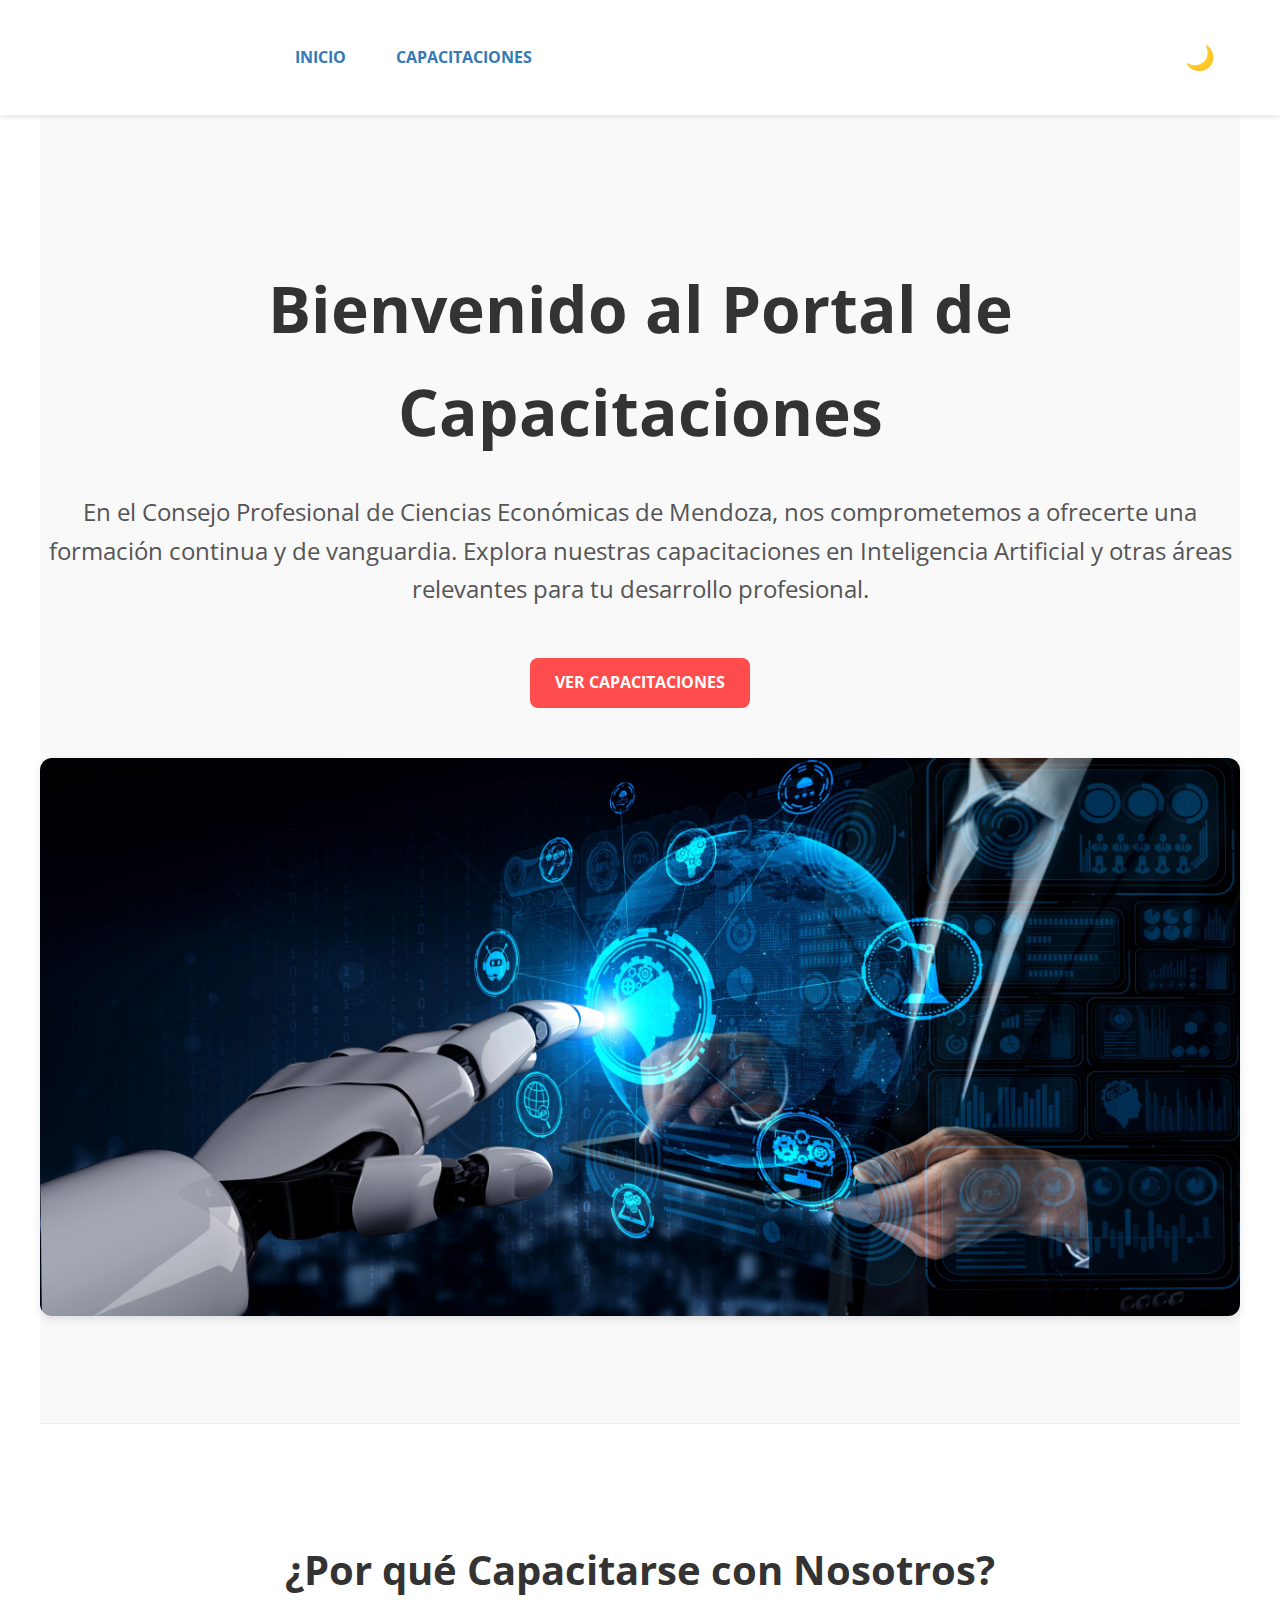
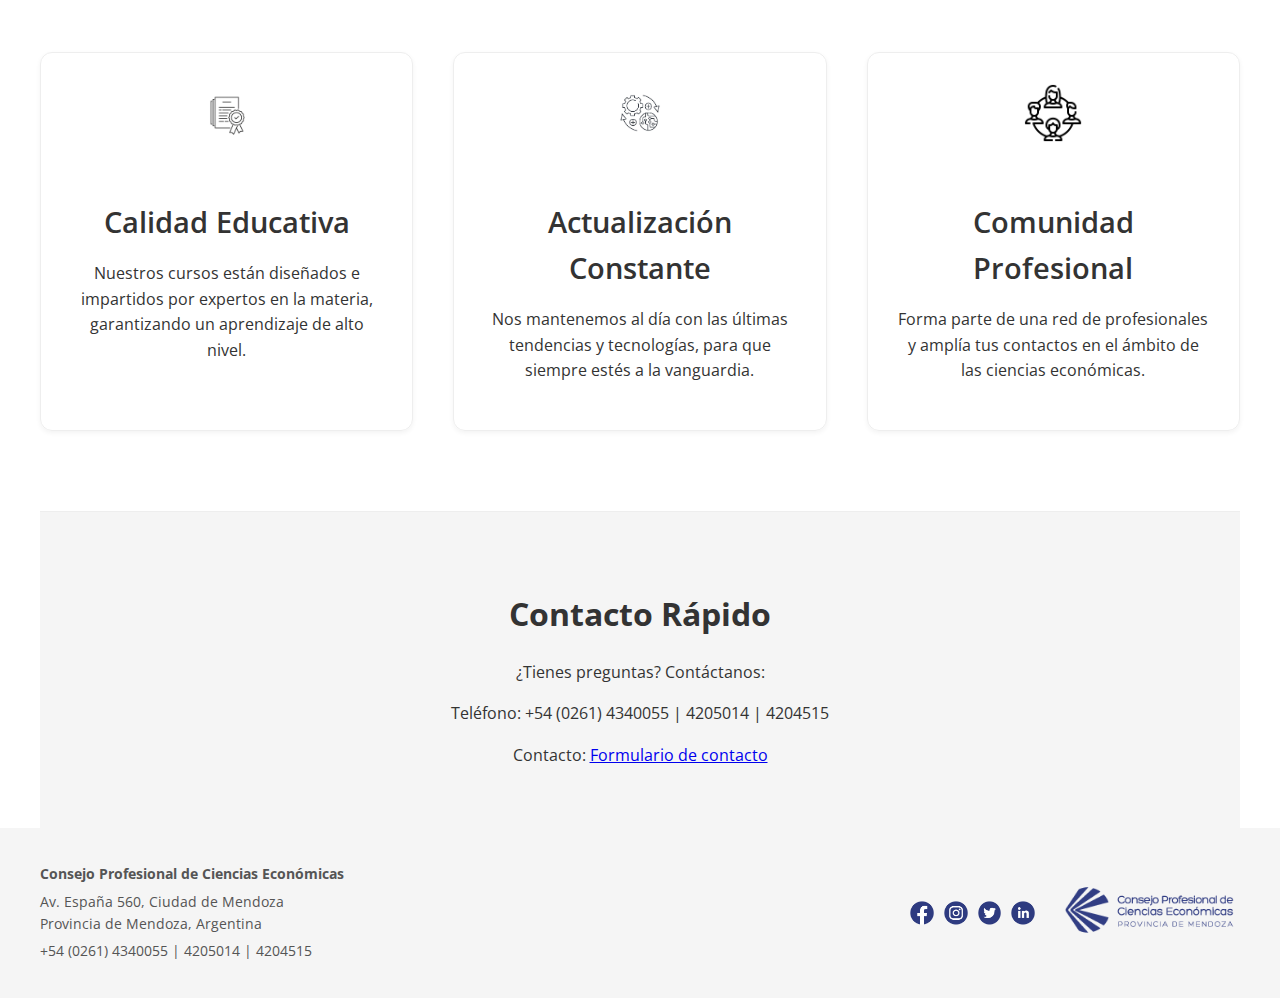
==== index.html @ 4c373239 "prueba modo oscuro" ====
<!DOCTYPE html>
<html lang="es">
<head>
    <meta charset="UTF-8">
    <meta name="viewport" content="width=device-width, initial-scale=1.0">
    <title>Consejo Profesional de Ciencias Económicas - Mendoza</title>
    <link rel="stylesheet" href="styles.css">
    <link rel="icon" href="favicon_io/favicon-16x16.png" type="image/x-icon">
    <link href="https://fonts.googleapis.com/css2?family=Open+Sans:wght@400;600;700&display=swap" rel="stylesheet">
</head>
<body>
    <header>
        <div class="container">
            <div class="logo">
                <img src="favicon_io/logotransp.png" alt="CPCE Logo" class="header-logo">
            </div>
            <nav>
                <ul>
                    <li><a href="index.html">Inicio</a></li>
                    <li><a href="capacitaciones.html">Capacitaciones</a></li>
                </ul>
            </nav>
            <div class="dark-mode-toggle">
                <button id="darkModeToggle">
                    <span id="toggleIcon">&#x1F319;</span>
                </button>
            </div>
        </div>
    </header>

    <main class="container">
        <section class="hero">
            <h1>Bienvenido al Portal de Capacitaciones</h1>
            <p>En el Consejo Profesional de Ciencias Económicas de Mendoza, nos comprometemos a ofrecerte una formación continua y de vanguardia. Explora nuestras capacitaciones en Inteligencia Artificial y otras áreas relevantes para tu desarrollo profesional.</p>
            <a href="capacitaciones.html" class="btn">Ver Capacitaciones</a>
            <img src="img/IA_bienvenida.png" alt="Imagen de bienvenida" class="hero-image">
        </section>

        <section class="info">
            <h2>¿Por qué Capacitarse con Nosotros?</h2>
            <div class="info-grid">
                <article class="info-item">
                    <img src="img/calidad-educativa.webp" alt="Icono Calidad" class="info-icon">
                    <h3>Calidad Educativa</h3>
                    <p>Nuestros cursos están diseñados e impartidos por expertos en la materia, garantizando un aprendizaje de alto nivel.</p>
                </article>
                <article class="info-item">
                    <img src="img/icono_actualizacion.jpg" alt="Icono Actualización" class="info-icon">
                    <h3>Actualización Constante</h3>
                    <p>Nos mantenemos al día con las últimas tendencias y tecnologías, para que siempre estés a la vanguardia.</p>
                </article>
                <article class="info-item">
                    <img src="img/icono_comunidad1.png" alt="Icono Comunidad" class="info-icon">
                    <h3>Comunidad Profesional</h3>
                    <p>Forma parte de una red de profesionales y amplía tus contactos en el ámbito de las ciencias económicas.</p>
                </article>
            </div>
        </section>

        <section class="contacto-rapido">
            <h2>Contacto Rápido</h2>
            <p>¿Tienes preguntas? Contáctanos:</p>
            <p>Teléfono: +54 (0261) 4340055 | 4205014 | 4204515</p>
            <p>Contacto: <a href="https://cpcemza.org.ar/contacto.php">Formulario de contacto</a></p>
        </section>
    </main>

    <footer>
      <div class="container">
            <div class="footer-content">
                <div class="footer-info">
                    <p><b>Consejo Profesional de Ciencias Económicas</b></p>
                    <p>Av. España 560, Ciudad de Mendoza<br>Provincia de Mendoza, Argentina</p>
                    <p>+54 (0261) 4340055 | 4205014 | 4204515</p>
                </div>
                <div class="footer-social">
                    <a href="https://www.facebook.com/CPCEMZA" target="_blank" rel="noopener noreferrer">
                        <img src="img/icon_fb.png" alt="Facebook" class="footer-icon">
                    </a>
                    <a href="https://www.instagram.com/cpcemendoza" target="_blank" rel="noopener noreferrer">
                        <img src="img/icon_in.png" alt="Instagram" class="footer-icon">
                    </a>
                    <a href="https://twitter.com/cpcemza" target="_blank" rel="noopener noreferrer">
                        <img src="img/icon_tw.png" alt="Twitter" class="footer-icon">
                    </a>
                    <a href="https://www.linkedin.com/in/consejo-profesional-de-ciencias-econ%C3%B3micas-mendoza-b15020175" target="_blank" rel="noopener noreferrer">
                        <img src="img/icon_li.png" alt="Linkedin" class="footer-icon">
                    </a>
                </div>

                <div class="footer-logo">
                    <img src="img/logofooter.png" alt="CPCE" class="logofooter">
                </div>
            </div>
        </div>
    </footer>
    <script src="script.js"></script>
</body>
</html>
---- styles.css ----
/* styles.css */

/* --- Reset y Estilos Generales --- */

body {
    font-family: 'Open Sans', sans-serif; /* O la fuente que prefieras */
    margin: 0;
    padding: 0;
    line-height: 1.6;
    color: #333; /* Gris oscuro para texto principal */
    background-color: #fff; /* Blanco */
}

/* --- Contenedor Principal --- */

.container {
    max-width: 1200px;
    margin: 0 auto;
    padding: 0 20px;
}

/* --- Encabezado (Header) --- */

header {
    background-color: #fff; /* Fondo blanco */
    color: #333;       /* Texto oscuro */
    padding: 20px 0;
    box-shadow: 0 2px 5px rgba(0, 0, 0, 0.1);
    position: relative;
    z-index: 100;
}

header .container {
    display: flex;
    justify-content: space-between;
    align-items: center;
}

.logo {
    flex: 0 0 auto;
    margin-right: 20px;
}

.header-logo {
    max-width: 200px;
    height: auto;
}

nav ul {
    list-style: none;
    padding: 0;
    margin: 0;
    display: flex;
    flex-wrap: wrap;
}

nav ul li {
    margin-left: 20px;
}

nav a {
    color: #337ab7; /* Azul CPCE, ya no blanco */
    text-decoration: none;
    font-weight: bold;
    text-transform: uppercase;
    transition: color 0.3s ease;
    padding: 10px 15px;
    display: inline-block;
}

nav a:hover {
    color: #00C4D7; /* Turquesa Digital House */
     border-bottom: 2px solid #00C4D7; /*Subrayado*/
}

/* --- Secciones --- */

section {
    padding: 80px 0; /* Más espacio vertical */
}

h1 {
    font-size: 3.5em; /* Más grande */
    margin-bottom: 40px; /* Más espacio */
    text-align: center;
    color: #333;
    font-weight: 700;
}

h2 {
    font-size: 2.5em; /* Más grande */
    margin-bottom: 20px; /* Más espacio */
    color: #333;
    font-weight: 700;
}

h3 { /*  Agregamos estilos para h3 */
    font-size: 1.8em;
    margin-bottom: 10px;
    color: #333;
    font-weight: 600;
}

/* --- Tarjetas de Curso --- */

.curso-container {
    display: flex;
    flex-wrap: wrap;
    justify-content: space-around;
    gap: 30px;
}

.curso {
    width: calc(50% - 30px); /* Dos columnas */
    box-sizing: border-box;
    border: none; /* Quitamos el borde */
    padding: 25px;
    border-radius: 12px;
    box-shadow: 0 4px 10px rgba(0, 0, 0, 0.1);
    background-color: #fff;
    transition: transform 0.3s ease, box-shadow 0.3s ease;
    display: flex;
    flex-direction: column;
}

.curso:hover {
    transform: translateY(-5px);
    box-shadow: 0 6px 15px rgba(0, 0, 0, 0.15);
}

.curso-imagen {
    width: 100%;
    height: 250px; /* Ajusta */
    object-fit: cover;
    object-position: center;
    border-radius: 12px 12px 0 0; /* Redondeado arriba */
    margin-bottom: 20px;
}

.curso h2 {
    font-size: 1.8em;
    margin-bottom: 15px; /* Más espacio */
    color: #333;
    text-align: left;
}

.curso p {
    margin-bottom: 10px; /* Más espacio */
    text-align: left;
    color: #555; /* Gris un poco más oscuro */
}

.curso p:last-of-type {
    margin-bottom: 20px; /* Más espacio antes del botón */
}

.curso p strong {
  color: #337ab7;
}

.curso .btn {
    margin-top: auto;
    align-self: flex-start;
}

/* --- Botones --- */
/* (Variables CSS) */
:root {
    --boton-color: #FF4C4C; /* Naranja Digital House */
    --boton-hover-color: #E63939; /* Naranja más oscuro */
}

.btn {
    background-color: var(--boton-color);
    color: #fff;
    padding: 12px 25px;
    border: none;
    border-radius: 8px;
    cursor: pointer;
    text-decoration: none;
    display: inline-block;
    transition: background-color 0.3s ease;
    font-weight: bold;
    text-transform: uppercase; /* Mayúsculas */
}

.btn:hover {
    background-color: var(--boton-hover-color);
}

/* --- Footer --- */

footer {
    background-color: #f5f5f5; /* Gris muy claro */
    padding: 30px 0;
    color: #555; /* Gris oscuro */
    font-size: 14px;
}

.footer-content {
    display: flex;
    justify-content: space-between;
    align-items: center;
    flex-wrap: wrap;
}

.footer-info {
    flex: 1 1 300px;
    margin-right: 20px;
     text-align: left;
}

.footer-info p {
    margin: 5px 0;
}

.footer-social {
    flex: 0 0 auto;
    margin-right: 20px;
    display: flex;
    align-items: center;
}

.footer-icon {
    height: 24px;
    margin: 0 5px;
     vertical-align: middle;
}
.footer-logo {
    flex: 0 0 auto;
     text-align: right;
}

.logofooter {
    max-width: 180px;
     height: auto;
}

/* --- Hero Section (index.html) --- */

.hero {
    text-align: center;
    padding: 100px 0;
    background-color: #f9f9f9;  /* Fondo claro en modo claro */
    border-bottom: 1px solid #eee;
}

.hero h1 {
    font-size: 4em;
    margin-bottom: 30px;
    color: #333;
}

.hero p {
    font-size: 1.5em;
    margin-bottom: 50px;
    color: #555;
}

.hero-image {
    max-width: 100%;
    height: auto;
    margin-top: 50px;
    border-radius: 12px;
    box-shadow: 0 4px 8px rgba(0, 0, 0, 0.1);
}
/* --- Info Section (index.html) --- */
.info {
  padding: 80px 0;
  text-align: center;
}

.info h2 {
  font-size: 2.5em;
  margin-bottom: 50px;
  color: #333;
}

.info-grid {
  display: grid;
  grid-template-columns: repeat(auto-fit, minmax(280px, 1fr));
  gap: 40px;
}

.info-item {
  padding: 30px;
  border: 1px solid #eee;
  border-radius: 12px;
  box-shadow: 0 2px 5px rgba(0, 0, 0, 0.05);
   transition: transform 0.3s ease, box-shadow 0.3s ease;

}
.info-item:hover{
   transform: translateY(-5px);
    box-shadow: 0 6px 15px rgba(0, 0, 0, 0.15); /* Sombra más pronunciada */
}

.info-icon {
  width: 60px;
  height: auto;
  margin-bottom: 20px;
}

/* --- Contacto Rápido (index.html) --- */

.contacto-rapido {
    padding: 50px 0;
    text-align: center;
    background-color: #f5f5f5; /* Gris claro */
    border-top: 1px solid #eee;
}

.contacto-rapido h2 {
    font-size: 2em;
    margin-bottom: 20px;
    color: #333;
}

.contacto-rapido p {
    margin-bottom: 10px;
}

/* --- Modo Oscuro --- */

/* Contenedor del botón */
.dark-mode-toggle {
    margin-left: auto; /* Mueve el botón a la derecha */
    margin-right: 20px;
}

.dark-mode-toggle button {
    background-color: transparent;
    border: none;
    color: #fff;
    font-size: 1.5rem;
    cursor: pointer;
    outline: none;
    padding: 5px;
    border-radius: 5px;
    transition: background-color 0.3s ease;
}

.dark-mode-toggle button:hover {
    background-color: rgba(255, 255, 255, 0.2);
}

/* --- Estilos para el Modo Oscuro (Preferidos por el Sistema) --- */

@media (prefers-color-scheme: dark) {
    body {
        background-color: #121212;
        color: #eee;
    }

    header {
        background-color: #1E3A8A;
        color: #fff;
    }

    .hero {
        background-color: #1f1f1f; /* Fondo oscuro para .hero */
        border-bottom: 1px solid #444; /* Borde más oscuro */
    }

    .hero h1 {
        color: #bb86fc;  /* Color del título en modo oscuro */
    }

    .hero p {
        color: #ddd;    /* Color del texto en modo oscuro */
    }

    .contacto-rapido {
        background-color: #1A1A1A;
        border-top: 1px solid #444;
    }

    footer {
        background-color: #1E3A8A;
        color: #f5f5f5;
    }
    /*No es necesario, ya que los colores no cambian
    :root {
        --boton-color: #bb86fc;
        --boton-hover-color: #3700b3;
    }
    */

    h1, h2, .curso h2, h3, strong {
        color: #bb86fc;
    }
    .curso p strong{
        color: #bb86fc;
    }

    a {
        color: #80c4de;
    }

    a:hover {
        color: #a7d9ed;
          border-bottom: 2px solid #a7d9ed; /*Para que se mantenga el subrayado*/
    }
     nav a:hover {
        color: #a7d9ed;
          border-bottom: 2px solid #a7d9ed; /*Para que se mantenga el subrayado*/
    }

    .curso, .info-item {
        background-color: #1f1f1f;
        border: none;
        box-shadow: 0 2px 5px rgba(255, 255, 255, 0.1);
    }
    .curso:hover,
    .info-item:hover
    {
        transform: translateY(-5px);
        box-shadow: 0 6px 15px rgba(255, 255, 255, 0.15); /* Sombra más pronunciada */
    }

    #toggleIcon {
        content: "\1F31E"; /* Sol por defecto en modo oscuro del sistema */
    }
}

/* --- Estilos para el Modo Oscuro (Anulación Manual) --- */
/*  Estos estilos *sobrescriben* los de prefers-color-scheme
    si el usuario hace clic en el botón.
*/

body.dark-mode {
    background-color: #121212; /* Fondo oscuro */
    color: #eee;           /* Texto claro */
}
/*Modo oscuro para el header*/
body.dark-mode header{
  background-color: #1E3A8A; /* Un azul mas oscuro para el header */
    color: #fff; /* Asegura que el texto del header sea blanco */
}

/* --- Modo Oscuro (Anulación Manual) --- */

body.dark-mode .hero {
    background-color: #1f1f1f; /* Fondo oscuro */
    border-bottom: 1px solid #444;
}

body.dark-mode .hero h1 {
    color: #bb86fc;
}

body.dark-mode .hero p {
    color: #ddd;
}

/*Modo oscuro para la seccion de contacto*/
body.dark-mode .contacto-rapido {
    background-color: #1A1A1A; /*Fondo ligeramente diferente*/
    border-top: 1px solid #444;
}

/*Modo oscuro para el footer*/
body.dark-mode footer{
    background-color: #1E3A8A; /* Un azul mas oscuro para el footer */
    color: #f5f5f5;
}

/*Modo oscuro para los botones*/
/* No necesitamos esto, el color de los botones no cambia
body.dark-mode :root {
  --boton-color: #bb86fc;
  --boton-hover-color: #3700b3;
}
*/

/*Modo oscuro para titulos*/
body.dark-mode h1,
body.dark-mode h2,
body.dark-mode .curso h2,
body.dark-mode h3,
body.dark-mode strong
{
    color: #bb86fc; /* Color morado para titulos */
}
body.dark-mode .curso p strong{
   color: #bb86fc;
}

/* Modo oscuro para enlaces */
body.dark-mode a {
    color: #80c4de; /* Celeste/Turquesa */
}

body.dark-mode a:hover {
    color: #a7d9ed; /* Celeste más claro al pasar el mouse */
     border-bottom: 2px solid #a7d9ed; /*Para que se mantenga el subrayado*/
}
body.dark-mode nav a:hover {
    color: #a7d9ed; /* Celeste más claro al pasar el mouse */
     border-bottom: 2px solid #a7d9ed; /*Para que se mantenga el subrayado*/
}
/*Modo oscuro para las cards*/
body.dark-mode .curso, body.dark-mode .info-item {
    background-color: #1f1f1f;
    border: none; /* Quitamos el borde */
    box-shadow: 0 2px 5px rgba(255, 255, 255, 0.1);
}
body.dark-mode .curso:hover,
body.dark-mode .info-item:hover
{
    transform: translateY(-5px);
    box-shadow: 0 6px 15px rgba(255, 255, 255, 0.15); /* Sombra más pronunciada */
}
body.dark-mode #toggleIcon {
  content: "\1F31E";  /* Código Unicode del sol (🌞) */
}

/* --- Media Queries (Responsive) --- */

@media (max-width: 768px) {
    /* Header */
    header .container {
        flex-direction: column;
        align-items: flex-start;
    }

    .logo {
        margin-bottom: 10px;
         margin-right: 0;

    }

    nav ul {
        flex-direction: column;
        width: 100%;
    }

    nav ul li {
        margin-left: 0;
        margin-bottom: 5px;
    }
    nav a {
        padding: 5px 10px; /* Más pequeño en móviles */
        display: block; /* Ocupa todo el ancho */
        width: 100%;
        box-sizing: border-box; /* Importante */
        text-align: left;
    }

    /* Secciones */
    h1 {
        font-size: 2.5em; /* Más pequeño */
    }

    h2 {
        font-size: 1.8em;
    }

    .curso {
        width: 100%; /* Una columna */
    }

    .curso-imagen {
        height: auto; /* Ajusta la altura automáticamente */
    }

    .hero h1 {
      font-size: 2.8em;
    }
     .footer-content {
        flex-direction: column; /* Apila los elementos verticalmente */
        align-items: flex-start; /* Alinea a la izquierda */
    }
    .footer-social, .footer-logo {
      margin: 10px 0; /*Espaciado*/
    }

    .footer-info, .footer-social{
      text-align:center;
    }

    .footer-logo {
        text-align: center; /* Centra el logo */
        width: 100%; /* Ocupa todo el ancho */
    }
  .dark-mode-toggle {
      margin: 10px 0; /*Espaciado*/
    }
}

@media (max-width: 480px) {
    /* Ajustes adicionales para pantallas muy pequeñas */
    .hero h1 {
        font-size: 2em;
    }
      .hero p {
        font-size: 1.2em;
    }

    h2 {
        font-size: 1.5em;
    }
    .info-grid {
        grid-template-columns: 1fr; /* Una columna */
    }
}
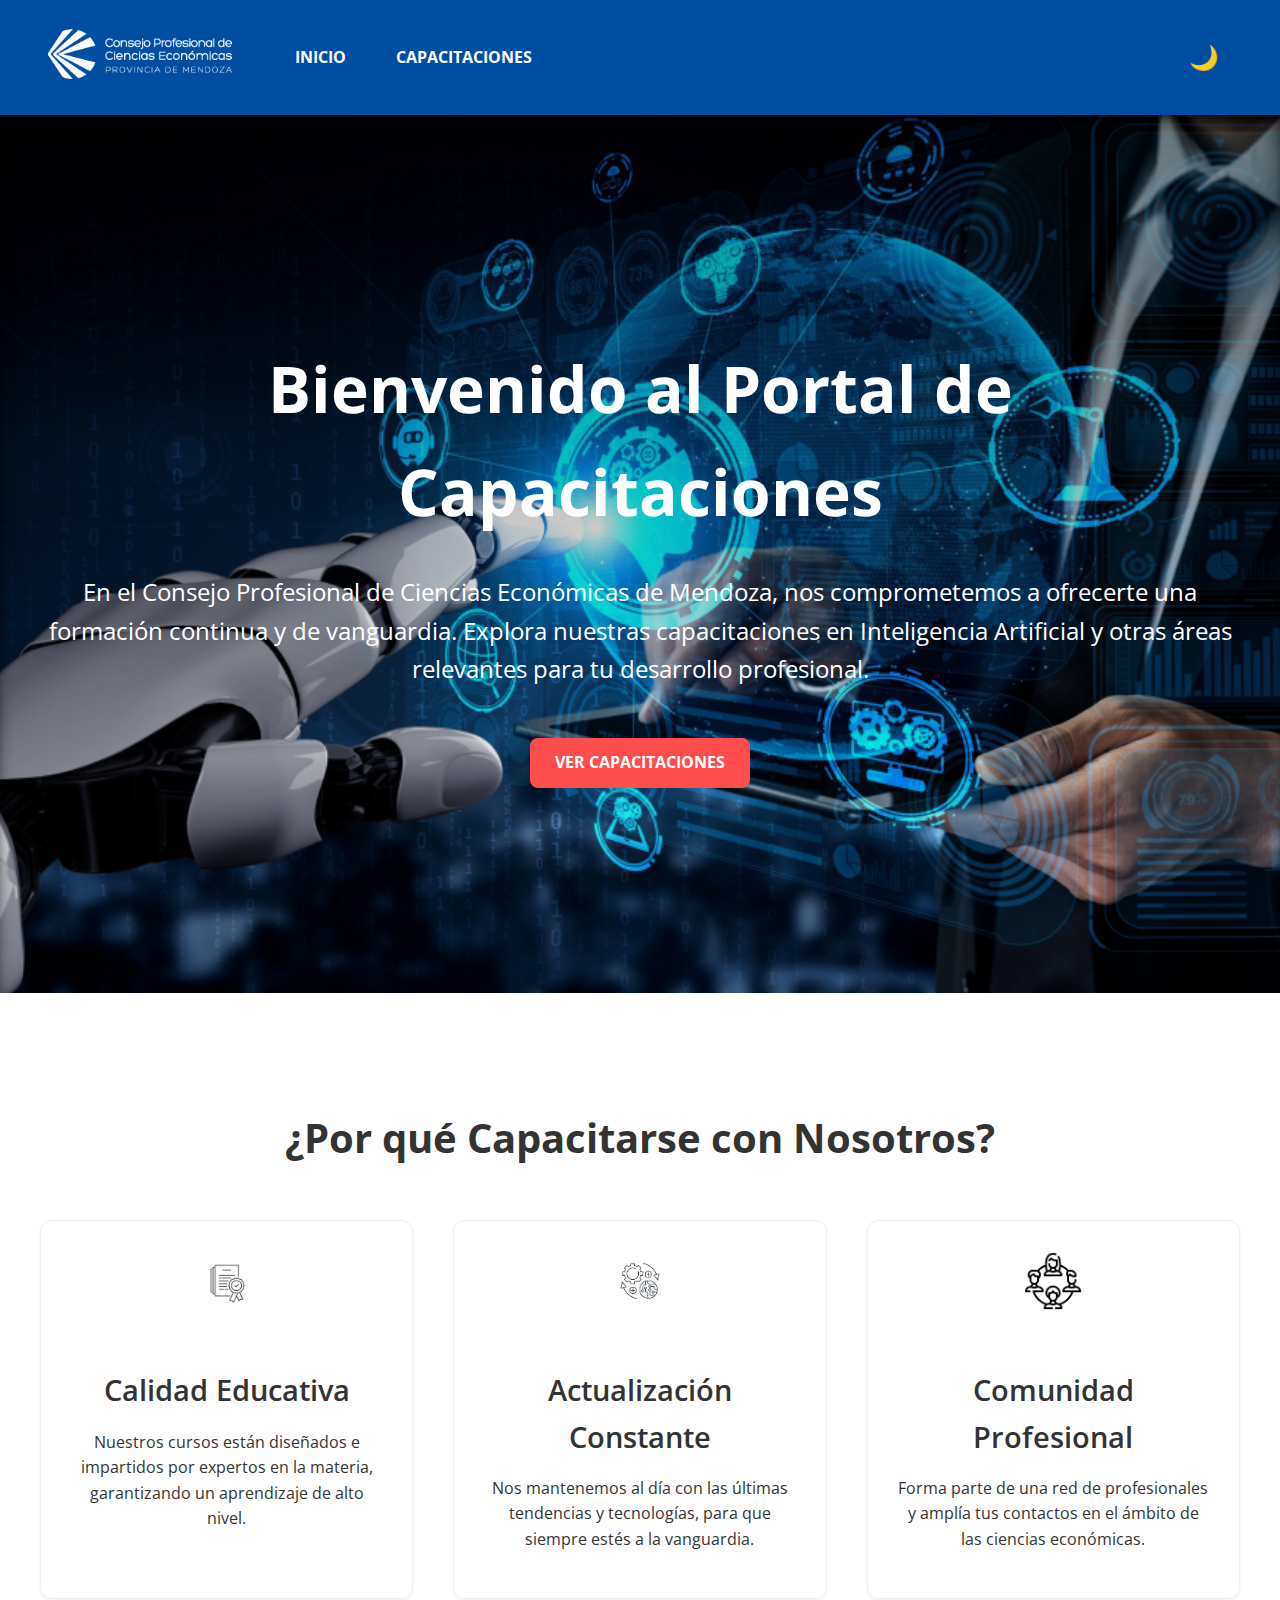
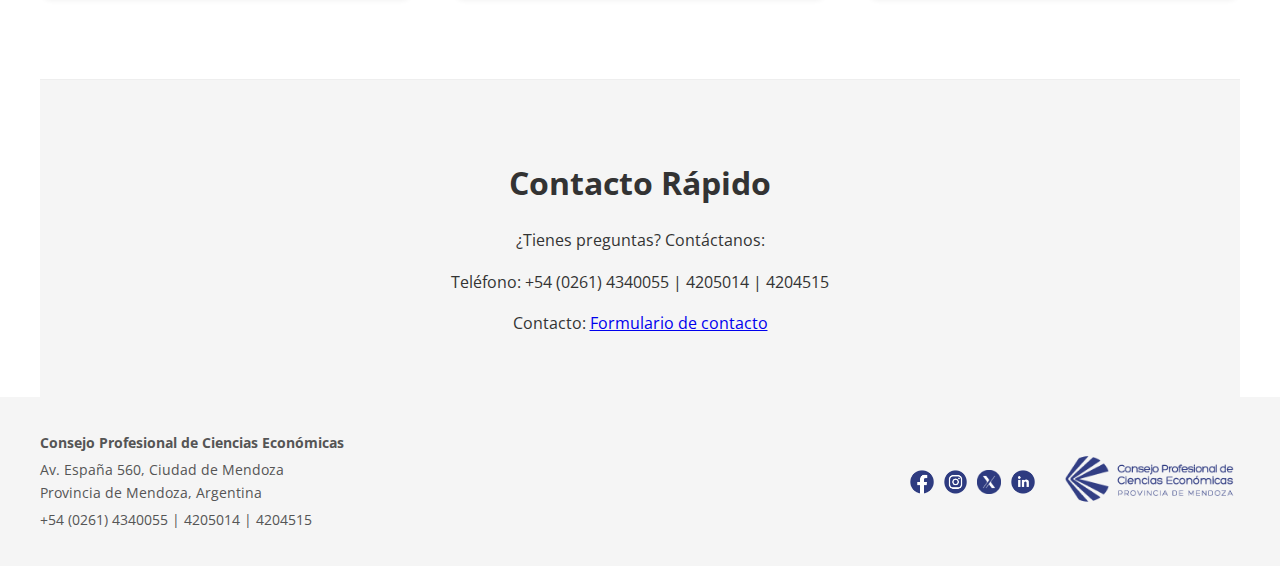
==== commit b29c955b: "modo oscuro e iconos" ====
--- a/index.html
+++ b/index.html
@@ -10,8 +10,7 @@
 </head>
 <body>
     <header>
-        <div class="container">
-            <div class="logo">
+        <div class="container">  <div class="logo">
                 <img src="favicon_io/logotransp.png" alt="CPCE Logo" class="header-logo">
             </div>
             <nav>
@@ -28,15 +27,14 @@
         </div>
     </header>
 
-    <main class="container">
-        <section class="hero">
+    <section class="hero">  <div class="hero-content container">  
             <h1>Bienvenido al Portal de Capacitaciones</h1>
             <p>En el Consejo Profesional de Ciencias Económicas de Mendoza, nos comprometemos a ofrecerte una formación continua y de vanguardia. Explora nuestras capacitaciones en Inteligencia Artificial y otras áreas relevantes para tu desarrollo profesional.</p>
             <a href="capacitaciones.html" class="btn">Ver Capacitaciones</a>
-            <img src="img/IA_bienvenida.png" alt="Imagen de bienvenida" class="hero-image">
-        </section>
+        </div>
+    </section>
 
-        <section class="info">
+    <main class="container">  <section class="info">
             <h2>¿Por qué Capacitarse con Nosotros?</h2>
             <div class="info-grid">
                 <article class="info-item">
@@ -65,8 +63,7 @@
         </section>
     </main>
 
-    <footer>
-      <div class="container">
+    <footer>  <div class="container">
             <div class="footer-content">
                 <div class="footer-info">
                     <p><b>Consejo Profesional de Ciencias Económicas</b></p>
--- a/styles.css
+++ b/styles.css
@@ -3,12 +3,13 @@
 /* --- Reset y Estilos Generales --- */
 
 body {
-    font-family: 'Open Sans', sans-serif; /* O la fuente que prefieras */
+    font-family: 'Open Sans', sans-serif;
     margin: 0;
     padding: 0;
     line-height: 1.6;
-    color: #333; /* Gris oscuro para texto principal */
-    background-color: #fff; /* Blanco */
+    color: #333;
+    background-color: #fff;
+    transition: background-color 0.3s ease, color 0.3s ease;
 }
 
 /* --- Contenedor Principal --- */
@@ -22,12 +23,13 @@
 /* --- Encabezado (Header) --- */
 
 header {
-    background-color: #fff; /* Fondo blanco */
-    color: #333;       /* Texto oscuro */
+    background-color: #004EA1;
+    color: #fff;
     padding: 20px 0;
     box-shadow: 0 2px 5px rgba(0, 0, 0, 0.1);
     position: relative;
     z-index: 100;
+    transition: background-color 0.3s ease;
 }
 
 header .container {
@@ -59,46 +61,67 @@
 }
 
 nav a {
-    color: #337ab7; /* Azul CPCE, ya no blanco */
+    color: #fff;
     text-decoration: none;
     font-weight: bold;
     text-transform: uppercase;
-    transition: color 0.3s ease;
+    transition: color 0.3s ease, border-bottom 0.3s ease;
     padding: 10px 15px;
     display: inline-block;
 }
 
 nav a:hover {
-    color: #00C4D7; /* Turquesa Digital House */
-     border-bottom: 2px solid #00C4D7; /*Subrayado*/
+    color: #48b8d0;
+    border-bottom: 2px solid #48b8d0;
+}
+
+/* --- Botón de Modo Oscuro --- */
+
+.dark-mode-toggle {
+    margin-left: auto;
+    margin-right: 1rem;
+}
+
+.dark-mode-toggle button {
+    background-color: transparent;
+    border: none;
+    color: #fff;
+    font-size: 1.5rem;
+    cursor: pointer;
+    outline: none;
+    padding: 5px;
+    transition: color 0.3s ease;
 }
 
 /* --- Secciones --- */
 
 section {
-    padding: 80px 0; /* Más espacio vertical */
+    padding: 80px 0;
 }
 
 h1 {
-    font-size: 3.5em; /* Más grande */
-    margin-bottom: 40px; /* Más espacio */
+    font-size: 3.5em;
+    margin-bottom: 40px;
     text-align: center;
     color: #333;
     font-weight: 700;
+    transition: color 0.3s ease;
 }
 
 h2 {
-    font-size: 2.5em; /* Más grande */
-    margin-bottom: 20px; /* Más espacio */
+    font-size: 2.5em;
+    margin-bottom: 20px;
     color: #333;
     font-weight: 700;
-}
-
-h3 { /*  Agregamos estilos para h3 */
+    transition: color 0.3s ease;
+}
+
+h3 {
     font-size: 1.8em;
     margin-bottom: 10px;
     color: #333;
     font-weight: 600;
+    transition: color 0.3s ease;
 }
 
 /* --- Tarjetas de Curso --- */
@@ -111,14 +134,14 @@
 }
 
 .curso {
-    width: calc(50% - 30px); /* Dos columnas */
+    width: calc(50% - 30px);
     box-sizing: border-box;
-    border: none; /* Quitamos el borde */
+    border: none;
     padding: 25px;
     border-radius: 12px;
     box-shadow: 0 4px 10px rgba(0, 0, 0, 0.1);
     background-color: #fff;
-    transition: transform 0.3s ease, box-shadow 0.3s ease;
+    transition: transform 0.3s ease, box-shadow 0.3s ease, background-color 0.3s ease, border 0.3s ease;
     display: flex;
     flex-direction: column;
 }
@@ -130,32 +153,34 @@
 
 .curso-imagen {
     width: 100%;
-    height: 250px; /* Ajusta */
+    height: 250px;
     object-fit: cover;
     object-position: center;
-    border-radius: 12px 12px 0 0; /* Redondeado arriba */
+    border-radius: 12px 12px 0 0;
     margin-bottom: 20px;
 }
 
 .curso h2 {
     font-size: 1.8em;
-    margin-bottom: 15px; /* Más espacio */
+    margin-bottom: 15px;
     color: #333;
     text-align: left;
 }
 
 .curso p {
-    margin-bottom: 10px; /* Más espacio */
+    margin-bottom: 10px;
     text-align: left;
-    color: #555; /* Gris un poco más oscuro */
+    color: #555;
+    transition: color 0.3s ease;
 }
 
 .curso p:last-of-type {
-    margin-bottom: 20px; /* Más espacio antes del botón */
+    margin-bottom: 20px;
 }
 
 .curso p strong {
-  color: #337ab7;
+    color: #00C4D7;
+    transition: color 0.3s ease;
 }
 
 .curso .btn {
@@ -164,10 +189,10 @@
 }
 
 /* --- Botones --- */
-/* (Variables CSS) */
+
 :root {
-    --boton-color: #FF4C4C; /* Naranja Digital House */
-    --boton-hover-color: #E63939; /* Naranja más oscuro */
+    --boton-color: #FF4C4C;
+    --boton-hover-color: #E63939;
 }
 
 .btn {
@@ -181,7 +206,7 @@
     display: inline-block;
     transition: background-color 0.3s ease;
     font-weight: bold;
-    text-transform: uppercase; /* Mayúsculas */
+    text-transform: uppercase;
 }
 
 .btn:hover {
@@ -191,10 +216,11 @@
 /* --- Footer --- */
 
 footer {
-    background-color: #f5f5f5; /* Gris muy claro */
+    background-color: #f5f5f5;
     padding: 30px 0;
-    color: #555; /* Gris oscuro */
+    color: #555;
     font-size: 14px;
+    transition: background-color 0.3s ease, color 0.3s ease;
 }
 
 .footer-content {
@@ -207,7 +233,7 @@
 .footer-info {
     flex: 1 1 300px;
     margin-right: 20px;
-     text-align: left;
+    text-align: left;
 }
 
 .footer-info p {
@@ -224,81 +250,110 @@
 .footer-icon {
     height: 24px;
     margin: 0 5px;
-     vertical-align: middle;
-}
+    vertical-align: middle;
+}
+
 .footer-logo {
     flex: 0 0 auto;
-     text-align: right;
+    text-align: right;
 }
 
 .logofooter {
     max-width: 180px;
-     height: auto;
+    height: auto;
 }
 
 /* --- Hero Section (index.html) --- */
 
 .hero {
+    background-image: url('img/IA_bienvenida.png');
+    background-size: cover;
+    background-position: center;
+    background-repeat: no-repeat;
+    position: relative; /* Necesario para el pseudo-elemento */
+    width: 100%;
+    transition: background-color 0.3s ease;
+    /*  Eliminamos la box-shadow de aquí */
+}
+
+/*  Añadimos el pseudo-elemento ::before */
+.hero::before {
+    content: ''; /* Necesario para que el pseudo-elemento exista */
+    position: absolute;
+    top: 0;
+    left: 0;
+    width: 100%;
+    height: 100%; /* Cubre todo el .hero */
+    box-shadow: inset 0px 8px 16px -4px rgba(0, 0, 0, 0.8); /* Sombra interna */
+    /* Opcional: Gradiente sutil */
+    background: linear-gradient(to bottom, rgba(0,0,0,0.4) 0%, rgba(0,0,0,0) 100%);
+    z-index: 1; /* Detrás del contenido, pero encima de la imagen de fondo */
+    border-radius: inherit; /*Hereda el radio*/
+}
+
+.hero-content {
+    position: relative;
+    z-index: 2; /*  Encima del pseudo-elemento */
+    padding: 100px 20px;
     text-align: center;
-    padding: 100px 0;
-    background-color: #f9f9f9;  /* Fondo claro en modo claro */
-    border-bottom: 1px solid #eee;
 }
 
 .hero h1 {
     font-size: 4em;
     margin-bottom: 30px;
-    color: #333;
+    color: #fff;
+    transition: color 0.3s ease;
 }
 
 .hero p {
     font-size: 1.5em;
     margin-bottom: 50px;
-    color: #555;
-}
-
-.hero-image {
-    max-width: 100%;
+    color: #fff;
+    transition: color 0.3s ease;
+}
+
+.hero .btn {
+    margin-bottom: 25px;
+}
+
+/* --- Info Section (index.html) --- */
+
+.info {
+    padding: 80px 0;
+    text-align: center;
+    position: relative;
+    z-index: 1;
+}
+
+.info h2 {
+    font-size: 2.5em;
+    margin-bottom: 50px;
+    color: #333;
+}
+
+.info-grid {
+    display: grid;
+    grid-template-columns: repeat(auto-fit, minmax(280px, 1fr));
+    gap: 40px;
+}
+
+.info-item {
+    padding: 30px;
+    border: 1px solid #eee;
+    border-radius: 12px;
+    box-shadow: 0 2px 5px rgba(0, 0, 0, 0.05);
+    transition: transform 0.3s ease, box-shadow 0.3s ease, background-color 0.3s ease, border-color 0.3s ease;
+}
+
+.info-item:hover {
+    transform: translateY(-5px);
+    box-shadow: 0 6px 15px rgba(0, 0, 0, 0.15);
+}
+
+.info-icon {
+    width: 60px;
     height: auto;
-    margin-top: 50px;
-    border-radius: 12px;
-    box-shadow: 0 4px 8px rgba(0, 0, 0, 0.1);
-}
-/* --- Info Section (index.html) --- */
-.info {
-  padding: 80px 0;
-  text-align: center;
-}
-
-.info h2 {
-  font-size: 2.5em;
-  margin-bottom: 50px;
-  color: #333;
-}
-
-.info-grid {
-  display: grid;
-  grid-template-columns: repeat(auto-fit, minmax(280px, 1fr));
-  gap: 40px;
-}
-
-.info-item {
-  padding: 30px;
-  border: 1px solid #eee;
-  border-radius: 12px;
-  box-shadow: 0 2px 5px rgba(0, 0, 0, 0.05);
-   transition: transform 0.3s ease, box-shadow 0.3s ease;
-
-}
-.info-item:hover{
-   transform: translateY(-5px);
-    box-shadow: 0 6px 15px rgba(0, 0, 0, 0.15); /* Sombra más pronunciada */
-}
-
-.info-icon {
-  width: 60px;
-  height: auto;
-  margin-bottom: 20px;
+    margin-bottom: 20px;
 }
 
 /* --- Contacto Rápido (index.html) --- */
@@ -306,8 +361,11 @@
 .contacto-rapido {
     padding: 50px 0;
     text-align: center;
-    background-color: #f5f5f5; /* Gris claro */
+    background-color: #f5f5f5;
     border-top: 1px solid #eee;
+    position: relative;
+    z-index: 50;
+    transition: background-color 0.3s ease, border-top-color 0.3s ease;
 }
 
 .contacto-rapido h2 {
@@ -320,32 +378,6 @@
     margin-bottom: 10px;
 }
 
-/* --- Modo Oscuro --- */
-
-/* Contenedor del botón */
-.dark-mode-toggle {
-    margin-left: auto; /* Mueve el botón a la derecha */
-    margin-right: 20px;
-}
-
-.dark-mode-toggle button {
-    background-color: transparent;
-    border: none;
-    color: #fff;
-    font-size: 1.5rem;
-    cursor: pointer;
-    outline: none;
-    padding: 5px;
-    border-radius: 5px;
-    transition: background-color 0.3s ease;
-}
-
-.dark-mode-toggle button:hover {
-    background-color: rgba(255, 255, 255, 0.2);
-}
-
-/* --- Estilos para el Modo Oscuro (Preferidos por el Sistema) --- */
-
 @media (prefers-color-scheme: dark) {
     body {
         background-color: #121212;
@@ -353,172 +385,135 @@
     }
 
     header {
-        background-color: #1E3A8A;
+        background-color: #1c57b1;
+    }
+
+    h1, h2, .curso h2, h3, strong {
         color: #fff;
     }
 
-    .hero {
-        background-color: #1f1f1f; /* Fondo oscuro para .hero */
-        border-bottom: 1px solid #444; /* Borde más oscuro */
-    }
-
-    .hero h1 {
-        color: #bb86fc;  /* Color del título en modo oscuro */
-    }
-
-    .hero p {
-        color: #ddd;    /* Color del texto en modo oscuro */
+    .curso p strong {
+        color: #fff;
+    }
+
+    a {
+        color: #80c4de;
+    }
+
+    nav a {
+        color: #fff; /* Color del texto en el modo oscuro */
+    }
+
+    a:hover, nav a:hover {
+        color: #a7d9ed;
+        border-bottom-color: #a7d9ed;
+    }
+
+    .curso, .info-item {
+        background-color: #1f1f1f;
+        border-color: #444;
+        box-shadow: 0 2px 5px rgba(255, 255, 255, 0.1);
+    }
+
+    .curso:hover,
+    .info-item:hover {
+        box-shadow: 0 6px 15px rgba(255, 255, 255, 0.15);
     }
 
     .contacto-rapido {
         background-color: #1A1A1A;
-        border-top: 1px solid #444;
+        border-top-color: #444;
     }
 
     footer {
-        background-color: #1E3A8A;
-        color: #f5f5f5;
-    }
-    /*No es necesario, ya que los colores no cambian
-    :root {
-        --boton-color: #bb86fc;
-        --boton-hover-color: #3700b3;
-    }
-    */
-
-    h1, h2, .curso h2, h3, strong {
-        color: #bb86fc;
-    }
-    .curso p strong{
-        color: #bb86fc;
-    }
-
-    a {
-        color: #80c4de;
-    }
-
-    a:hover {
-        color: #a7d9ed;
-          border-bottom: 2px solid #a7d9ed; /*Para que se mantenga el subrayado*/
-    }
-     nav a:hover {
-        color: #a7d9ed;
-          border-bottom: 2px solid #a7d9ed; /*Para que se mantenga el subrayado*/
-    }
-
-    .curso, .info-item {
-        background-color: #1f1f1f;
-        border: none;
-        box-shadow: 0 2px 5px rgba(255, 255, 255, 0.1);
-    }
-    .curso:hover,
-    .info-item:hover
-    {
-        transform: translateY(-5px);
-        box-shadow: 0 6px 15px rgba(255, 255, 255, 0.15); /* Sombra más pronunciada */
+        background-color: #1c57b1;
+        color: #fff;
+    }
+
+    .dark-mode-toggle button {
+        color: #ddd;
     }
 
     #toggleIcon {
-        content: "\1F31E"; /* Sol por defecto en modo oscuro del sistema */
-    }
-}
-
-/* --- Estilos para el Modo Oscuro (Anulación Manual) --- */
-/*  Estos estilos *sobrescriben* los de prefers-color-scheme
-    si el usuario hace clic en el botón.
-*/
+        content: "\1F31E";
+    }
+
+    .hero::before {
+        box-shadow: inset 0px 8px 16px -4px rgba(255, 255, 255, 0.3);
+    }
+}
+
+/* --- Modo Oscuro (Anulación Manual - botón) --- */
 
 body.dark-mode {
-    background-color: #121212; /* Fondo oscuro */
-    color: #eee;           /* Texto claro */
-}
-/*Modo oscuro para el header*/
-body.dark-mode header{
-  background-color: #1E3A8A; /* Un azul mas oscuro para el header */
-    color: #fff; /* Asegura que el texto del header sea blanco */
-}
-
-/* --- Modo Oscuro (Anulación Manual) --- */
-
-body.dark-mode .hero {
-    background-color: #1f1f1f; /* Fondo oscuro */
-    border-bottom: 1px solid #444;
-}
-
-body.dark-mode .hero h1 {
-    color: #bb86fc;
-}
-
-body.dark-mode .hero p {
-    color: #ddd;
-}
-
-/*Modo oscuro para la seccion de contacto*/
-body.dark-mode .contacto-rapido {
-    background-color: #1A1A1A; /*Fondo ligeramente diferente*/
-    border-top: 1px solid #444;
-}
-
-/*Modo oscuro para el footer*/
-body.dark-mode footer{
-    background-color: #1E3A8A; /* Un azul mas oscuro para el footer */
-    color: #f5f5f5;
-}
-
-/*Modo oscuro para los botones*/
-/* No necesitamos esto, el color de los botones no cambia
-body.dark-mode :root {
-  --boton-color: #bb86fc;
-  --boton-hover-color: #3700b3;
-}
-*/
-
-/*Modo oscuro para titulos*/
+    background-color: #121212;
+    color: #eee;
+}
+
+body.dark-mode header {
+    background-color: #1c57b1;
+}
+
 body.dark-mode h1,
 body.dark-mode h2,
 body.dark-mode .curso h2,
 body.dark-mode h3,
-body.dark-mode strong
+body.dark-mode strong {
+    color: #fff;
+}
+
+body.dark-mode .curso p strong{
+   color: #fff;
+}
+
+body.dark-mode a {
+    color: #80c4de;
+}
+
+body.dark-mode nav a {
+     color: #fff; /* Color del texto en el modo oscuro */
+}
+
+body.dark-mode a:hover,
+body.dark-mode nav a:hover
 {
-    color: #bb86fc; /* Color morado para titulos */
-}
-body.dark-mode .curso p strong{
-   color: #bb86fc;
-}
-
-/* Modo oscuro para enlaces */
-body.dark-mode a {
-    color: #80c4de; /* Celeste/Turquesa */
-}
-
-body.dark-mode a:hover {
-    color: #a7d9ed; /* Celeste más claro al pasar el mouse */
-     border-bottom: 2px solid #a7d9ed; /*Para que se mantenga el subrayado*/
-}
-body.dark-mode nav a:hover {
-    color: #a7d9ed; /* Celeste más claro al pasar el mouse */
-     border-bottom: 2px solid #a7d9ed; /*Para que se mantenga el subrayado*/
-}
-/*Modo oscuro para las cards*/
-body.dark-mode .curso, body.dark-mode .info-item {
+    color: #a7d9ed;
+    border-bottom-color: #a7d9ed;
+}
+
+body.dark-mode .curso,
+body.dark-mode .info-item {
     background-color: #1f1f1f;
-    border: none; /* Quitamos el borde */
+    border-color: #444;
     box-shadow: 0 2px 5px rgba(255, 255, 255, 0.1);
 }
+
 body.dark-mode .curso:hover,
-body.dark-mode .info-item:hover
-{
-    transform: translateY(-5px);
-    box-shadow: 0 6px 15px rgba(255, 255, 255, 0.15); /* Sombra más pronunciada */
-}
+body.dark-mode .info-item:hover {
+    box-shadow: 0 6px 15px rgba(255, 255, 255, 0.15);
+}
+
+body.dark-mode .contacto-rapido {
+    background-color: #1A1A1A;
+    border-top-color: #444;
+}
+
+body.dark-mode footer{
+   background-color: #f5f5f5;
+   color: #555;
+}
+body.dark-mode .hero::before{
+   box-shadow: inset 0px 8px 16px -4px rgba(255, 255, 255, 0.3);/*Sombra en blanco*/
+}
+
 body.dark-mode #toggleIcon {
-  content: "\1F31E";  /* Código Unicode del sol (🌞) */
-}
+    content: "\1F31E";
+}
+
 
 /* --- Media Queries (Responsive) --- */
 
 @media (max-width: 768px) {
-    /* Header */
     header .container {
         flex-direction: column;
         align-items: flex-start;
@@ -526,8 +521,7 @@
 
     .logo {
         margin-bottom: 10px;
-         margin-right: 0;
-
+        margin-right: 0;
     }
 
     nav ul {
@@ -539,17 +533,17 @@
         margin-left: 0;
         margin-bottom: 5px;
     }
+
     nav a {
-        padding: 5px 10px; /* Más pequeño en móviles */
-        display: block; /* Ocupa todo el ancho */
+        padding: 5px 10px;
+        display: block;
         width: 100%;
-        box-sizing: border-box; /* Importante */
+        box-sizing: border-box;
         text-align: left;
     }
 
-    /* Secciones */
     h1 {
-        font-size: 2.5em; /* Más pequeño */
+        font-size: 2.5em;
     }
 
     h2 {
@@ -557,50 +551,64 @@
     }
 
     .curso {
-        width: 100%; /* Una columna */
+        width: 100%;
     }
 
     .curso-imagen {
-        height: auto; /* Ajusta la altura automáticamente */
+        height: auto;
     }
 
     .hero h1 {
-      font-size: 2.8em;
-    }
-     .footer-content {
-        flex-direction: column; /* Apila los elementos verticalmente */
-        align-items: flex-start; /* Alinea a la izquierda */
-    }
-    .footer-social, .footer-logo {
+        font-size: 2.8em;
+    }
+
+    .hero-content {
+        padding: 60px 20px;
+    }
+
+    .footer-content {
+        flex-direction: column;
+        align-items: flex-start;
+    }
+
+    .footer-social,
+    .footer-logo {
+        margin: 10px 0;
+    }
+
+    .footer-info,
+    .footer-social {
+        text-align: center;
+    }
+
+    .footer-logo {
+        text-align: center;
+        width: 100%;
+    }
+
+    .dark-mode-toggle {
       margin: 10px 0; /*Espaciado*/
     }
-
-    .footer-info, .footer-social{
-      text-align:center;
-    }
-
-    .footer-logo {
-        text-align: center; /* Centra el logo */
-        width: 100%; /* Ocupa todo el ancho */
-    }
-  .dark-mode-toggle {
-      margin: 10px 0; /*Espaciado*/
-    }
 }
 
 @media (max-width: 480px) {
-    /* Ajustes adicionales para pantallas muy pequeñas */
     .hero h1 {
         font-size: 2em;
     }
-      .hero p {
+
+    .hero p {
         font-size: 1.2em;
+    }
+
+    .hero-content {
+        padding: 40px 20px;
     }
 
     h2 {
         font-size: 1.5em;
     }
+
     .info-grid {
-        grid-template-columns: 1fr; /* Una columna */
+        grid-template-columns: 1fr;
     }
 }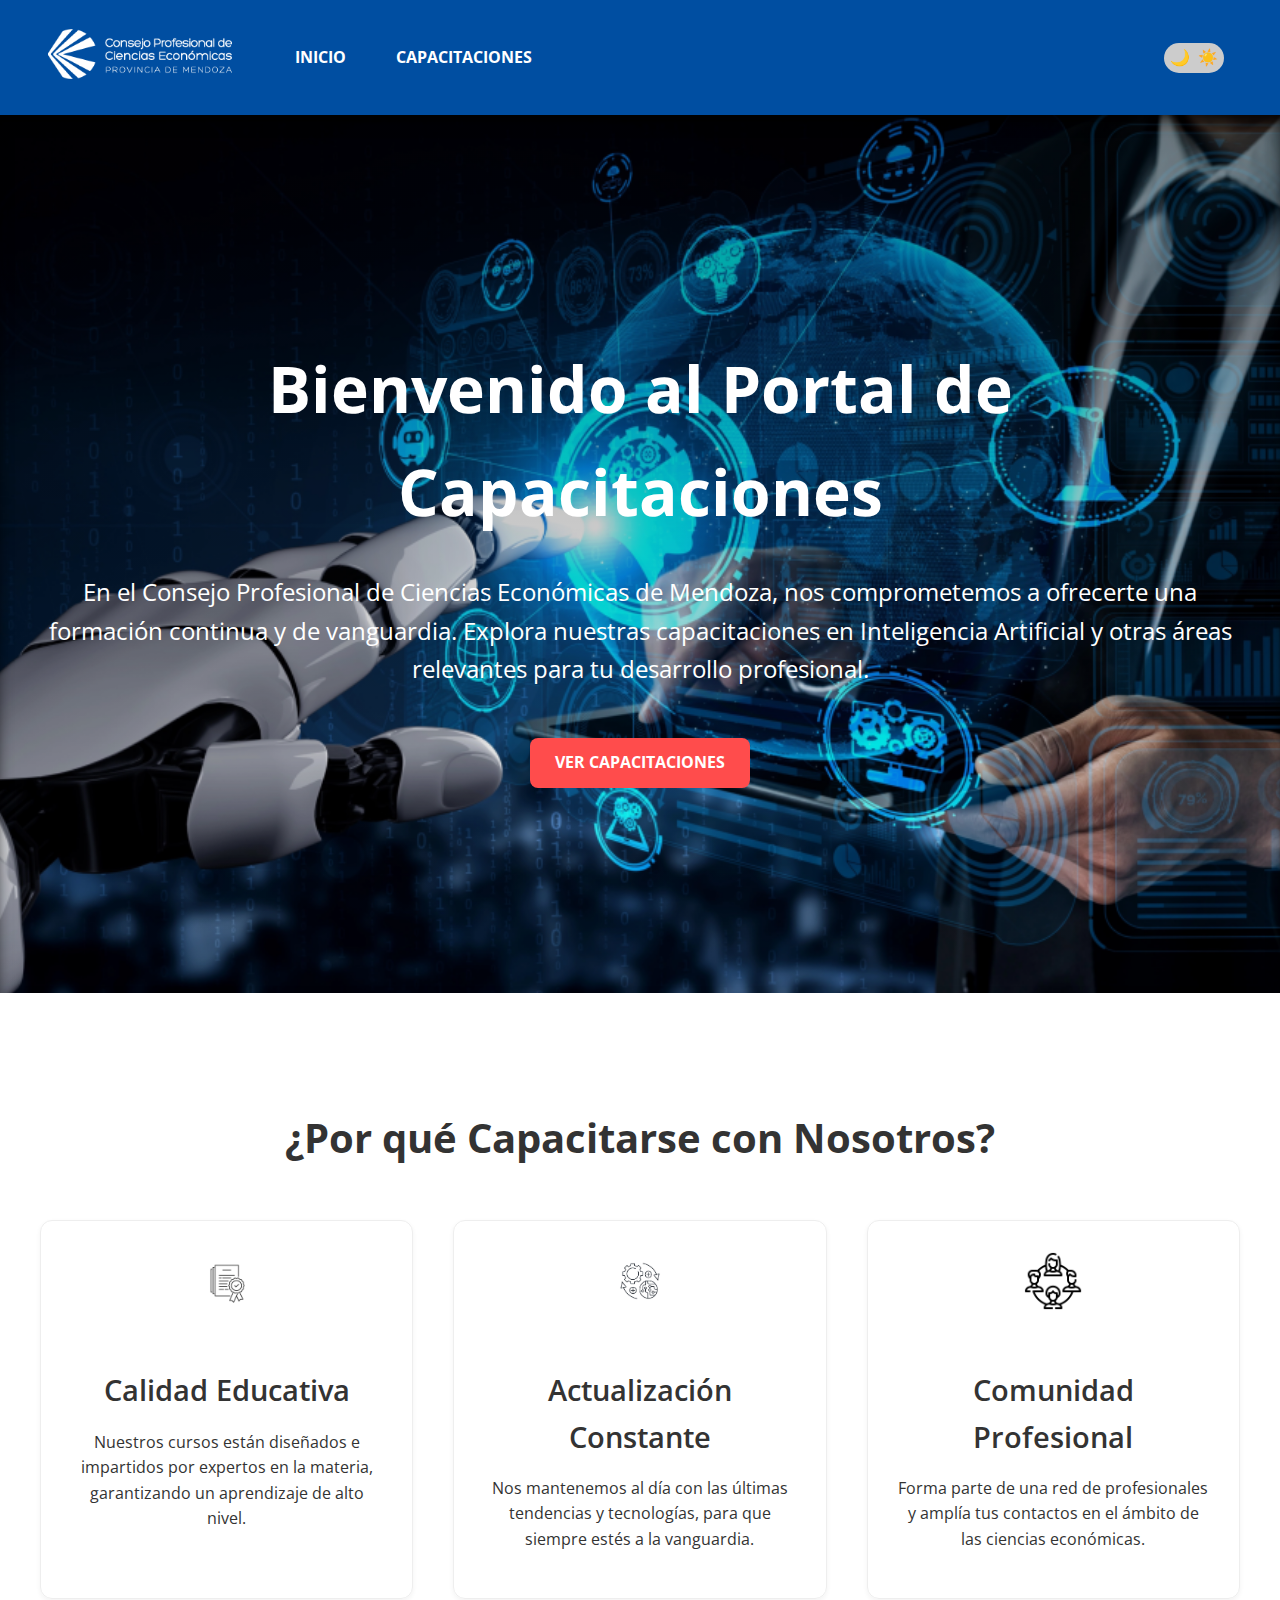
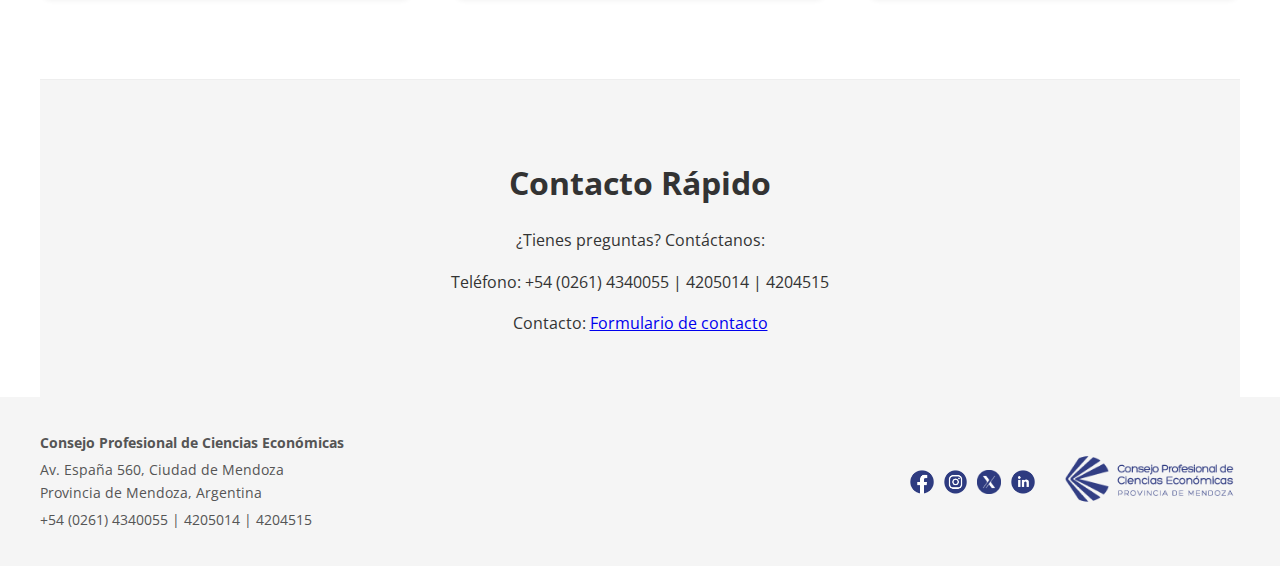
==== commit 6e6a467a: "ultimo jueves" ====
--- a/index.html
+++ b/index.html
@@ -19,10 +19,9 @@
                     <li><a href="capacitaciones.html">Capacitaciones</a></li>
                 </ul>
             </nav>
-            <div class="dark-mode-toggle">
-                <button id="darkModeToggle">
-                    <span id="toggleIcon">&#x1F319;</span>
-                </button>
+            <div class="dark-mode-toggle" id="darkModeToggle">
+              <input type="checkbox" class="checkbox" id="toggleCheckbox" />
+              <label for="toggleCheckbox" class="slider"></label>
             </div>
         </div>
     </header>
--- a/styles.css
+++ b/styles.css
@@ -77,21 +77,87 @@
 
 /* --- Botón de Modo Oscuro --- */
 
+/* --- Estilos para el Interruptor --- */
+
 .dark-mode-toggle {
     margin-left: auto;
     margin-right: 1rem;
-}
-
-.dark-mode-toggle button {
-    background-color: transparent;
-    border: none;
-    color: #fff;
-    font-size: 1.5rem;
+    position: relative;
+    width: 60px;
+    height: 30px;
+    display: inline-block;
+}
+
+.checkbox {
+    display: none;
+}
+
+.slider {
+    position: absolute;
     cursor: pointer;
-    outline: none;
-    padding: 5px;
-    transition: color 0.3s ease;
-}
+    top: 0;
+    left: 0;
+    right: 0;
+    bottom: 0;
+    background-color: #ccc;  /* Gris claro para el fondo del slider (apagado) */
+    transition: background-color 0.4s ease;
+    border-radius: 30px;
+}
+
+/* Icono de luna (modo oscuro) */
+.slider::before {
+    content: "🌙";
+    position: absolute;
+    height: 24px;
+    width: 24px;
+    left: 4px;
+    bottom: 3px;
+    color: #666; /* Gris para los iconos */
+    transition: transform 0.4s ease, color 0.4s ease;
+    display: flex;
+    align-items: center;
+    justify-content: center;
+}
+
+/* Icono de sol (modo claro) */
+.slider::after {
+    content: "☀️";
+    position: absolute;
+    height: 24px;
+    width: 24px;
+    right: 4px;
+    bottom: 3px;
+    color: #666; /* Gris para los iconos */
+    transition: transform 0.4s ease, color 0.4s ease;
+    display: flex;
+    align-items: center;
+    justify-content: center;
+}
+
+/* Estilos cuando el checkbox está "checked" (modo oscuro activado) */
+.checkbox:checked + .slider {
+    background-color: #999; /* Gris más oscuro para el fondo del slider (encendido)*/
+}
+
+/* Mover la luna y ocultar el sol */
+.checkbox:checked + .slider::before {
+    transform: translateX(30px);
+    color: #666; /* Mantenemos el color gris para el sol */
+}
+
+.checkbox:checked + .slider::after {
+    transform: translateX(30px);
+    opacity: 0;
+}
+  
+  /* Estilos cuando el checkbox está "checked" (modo oscuro activado) */
+  .checkbox:checked + .slider {
+    background-color: #2196F3; /* Color de fondo (encendido) */
+  }
+  
+  .checkbox:checked + .slider::before {
+    transform: translateX(30px); /* Mueve el círculo a la derecha */
+  }
 
 /* --- Secciones --- */
 
@@ -510,7 +576,200 @@
     content: "\1F31E";
 }
 
-
+/*Ajustes a los colores del slider*/
+
+/*Claro*/
+@media (prefers-color-scheme: light) {
+    body:not(.dark-mode){
+      .slider {
+          background-color: #ccc;
+      }
+      .slider::before{
+          color: #666;
+      }
+      .slider::after{
+          color: #666;
+      }
+      .checkbox:checked + .slider {
+          background-color: #999;
+      }
+        .checkbox:checked + .slider::before {
+          color: #666;
+      }
+      .checkbox:checked + .slider::after{
+          opacity: 0;
+      }
+    }
+  }
+ /* --- Modo Oscuro (Preferencia del Sistema) --- */
+@media (prefers-color-scheme: dark) {
+    /* Estilos para cuando el sistema prefiere modo oscuro */
+    .slider {
+        background-color: #666;
+    }
+    .slider::before {
+        color: #999;
+    }
+    .slider::after {
+        color: #999;
+    }
+    /*  Estos se repiten, pero es más claro.  Si usas un preprocesador como Sass,
+        puedes evitar la repetición con mixins. */
+    .checkbox:checked + .slider {
+        background-color: #bb86fc;
+    }
+    .checkbox:checked + .slider::before {
+        color: #999;
+    }
+    .checkbox:checked + .slider::after {
+        opacity: 0;
+    }
+
+      body {
+        background-color: #121212;
+        color: #eee;
+    }
+
+    header {
+        background-color: #1c57b1;
+    }
+
+    h1, h2, .curso h2, h3, strong {
+        color: #fff;
+    }
+
+    .curso p strong {
+        color: #fff;
+    }
+
+    a {
+        color: #80c4de;
+    }
+
+    nav a {
+        color: #fff; /* Color del texto en el modo oscuro */
+    }
+
+    a:hover, nav a:hover {
+        color: #a7d9ed;
+        border-bottom-color: #a7d9ed;
+    }
+
+    .curso, .info-item {
+        background-color: #1f1f1f;
+        border-color: #444;
+        box-shadow: 0 2px 5px rgba(255, 255, 255, 0.1);
+    }
+
+    .curso:hover,
+    .info-item:hover {
+        box-shadow: 0 6px 15px rgba(255, 255, 255, 0.15);
+    }
+
+    .contacto-rapido {
+        background-color: #1A1A1A;
+        border-top-color: #444;
+    }
+
+    footer {
+        background-color: #1c57b1;
+        color: #fff;
+    }
+
+    .dark-mode-toggle button {
+        color: #ddd;
+    }
+
+    #toggleIcon {
+        content: "\1F31E";
+    }
+    /*Aquí ya se definio, lo quitamos body.dark-mode .hero::before{
+        box-shadow: inset 0px 8px 16px -4px rgba(255, 255, 255, 0.3);
+    }*/
+
+}
+
+/* --- Modo Oscuro (Anulación Manual - botón) --- */
+body.dark-mode {
+    /* Estilos para cuando el usuario activa el modo oscuro manualmente */
+    .slider {
+        background-color: #666;
+    }
+    .slider::before {
+        color: #999;
+    }
+    .slider::after {
+        color: #999;
+    }
+    .checkbox:checked + .slider {
+        background-color: #bb86fc;
+    }
+    .checkbox:checked + .slider::before {
+        color: #999;
+    }
+    .checkbox:checked + .slider::after {
+        opacity: 0;
+    }
+
+       background-color: #121212;
+    color: #eee;
+
+
+    header {
+        background-color: #1c57b1;
+    }
+
+    h1, h2, .curso h2, h3, strong {
+        color: #fff;
+    }
+
+     .curso p strong{
+        color: #fff;
+    }
+
+    a {
+        color: #80c4de;
+    }
+
+     nav a {
+         color: #fff; /* Color del texto en el modo oscuro */
+    }
+
+    a:hover, nav a:hover
+    {
+        color: #a7d9ed;
+        border-bottom-color: #a7d9ed;
+    }
+
+     .curso, .info-item {
+        background-color: #1f1f1f;
+        border-color: #444;
+        box-shadow: 0 2px 5px rgba(255, 255, 255, 0.1);
+    }
+
+    .curso:hover,
+     .info-item:hover {
+        box-shadow: 0 6px 15px rgba(255, 255, 255, 0.15);
+    }
+
+     .contacto-rapido {
+        background-color: #1A1A1A;
+        border-top-color: #444;
+    }
+
+     footer{
+       background-color: #1c57b1;/*Antes #f5f5f5*/
+        color: #fff;
+    }
+    .hero::before{
+        box-shadow: inset 0px 8px 16px -4px rgba(255, 255, 255, 0.3);/*Sombra en blanco*/
+    }
+
+    #toggleIcon {
+        content: "\1F31E";
+    }
+}
+  
 /* --- Media Queries (Responsive) --- */
 
 @media (max-width: 768px) {
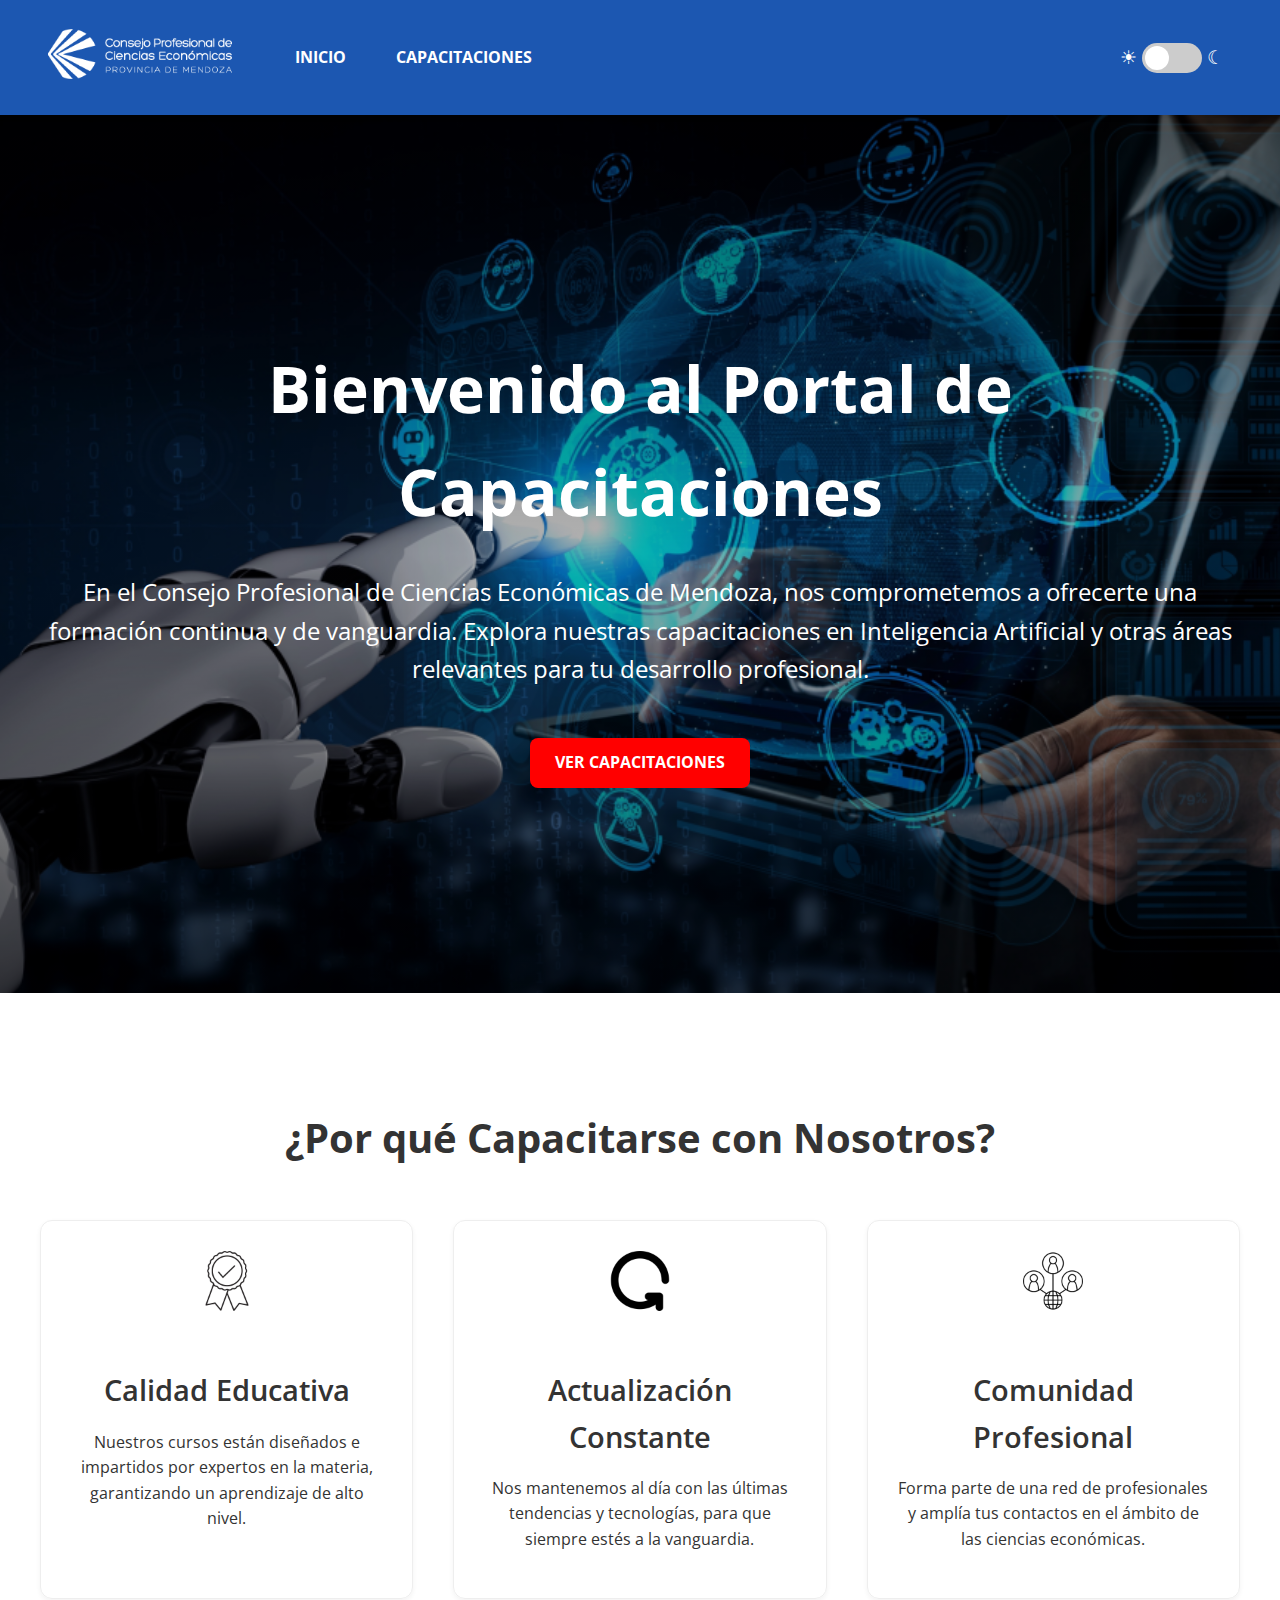
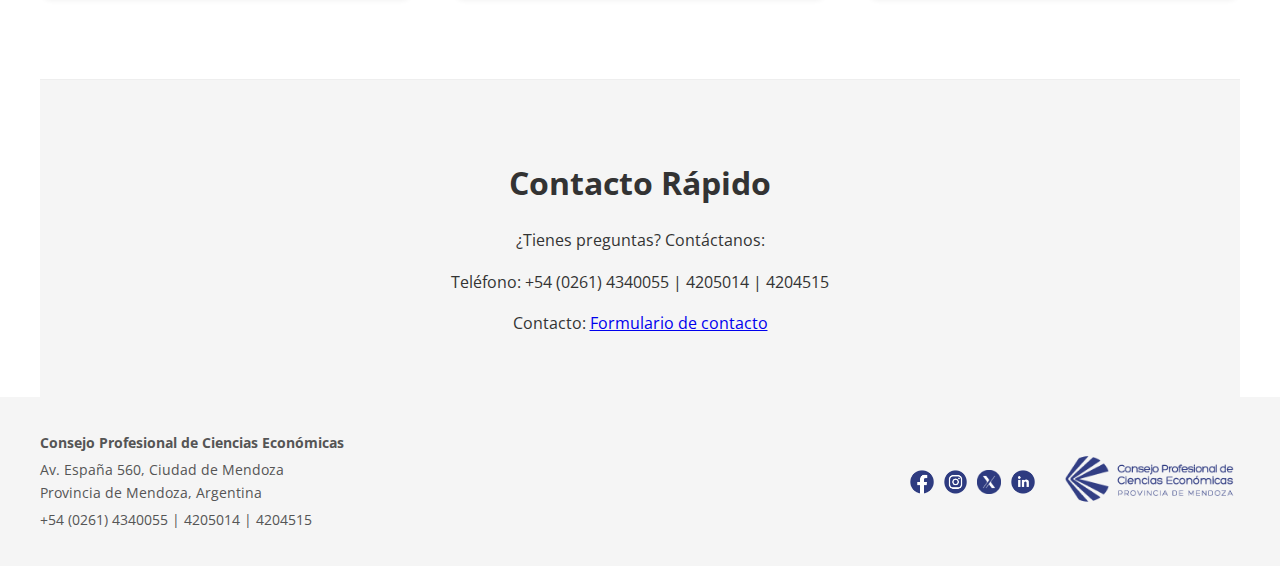
==== commit 37505937: "index mejorado con tema oscuro y claro" ====
--- a/index.html
+++ b/index.html
@@ -2,6 +2,7 @@
 <html lang="es">
 <head>
     <meta charset="UTF-8">
+    <meta name="description" content="Portal de capacitaciones del Consejo Profesional de Ciencias Económicas de Mendoza. Cursos de Inteligencia Artificial y más.">
     <meta name="viewport" content="width=device-width, initial-scale=1.0">
     <title>Consejo Profesional de Ciencias Económicas - Mendoza</title>
     <link rel="stylesheet" href="styles.css">
@@ -10,8 +11,11 @@
 </head>
 <body>
     <header>
-        <div class="container">  <div class="logo">
-                <img src="favicon_io/logotransp.png" alt="CPCE Logo" class="header-logo">
+        <div class="container">
+            <div class="logo">
+                <a href="https://cpcemza.org.ar/" target="_blank" rel="noopener noreferrer">
+                    <img src="favicon_io/logotransp.png" alt="CPCE Logo" class="header-logo">
+                </a>
             </div>
             <nav>
                 <ul>
@@ -20,34 +24,46 @@
                 </ul>
             </nav>
             <div class="dark-mode-toggle" id="darkModeToggle">
-              <input type="checkbox" class="checkbox" id="toggleCheckbox" />
-              <label for="toggleCheckbox" class="slider"></label>
+              
+              <span class="toggle-icon toggle-icon-moon">☀︎</span>
+                <input type="checkbox" class="checkbox" id="toggleCheckbox" />
+                <label for="toggleCheckbox" class="slider"></label>
+                <span class="toggle-icon toggle-icon-sun">☾</span>
+              
             </div>
         </div>
     </header>
 
-    <section class="hero">  <div class="hero-content container">  
+    <section class="hero">
+        <div class="hero-content container">
             <h1>Bienvenido al Portal de Capacitaciones</h1>
             <p>En el Consejo Profesional de Ciencias Económicas de Mendoza, nos comprometemos a ofrecerte una formación continua y de vanguardia. Explora nuestras capacitaciones en Inteligencia Artificial y otras áreas relevantes para tu desarrollo profesional.</p>
             <a href="capacitaciones.html" class="btn">Ver Capacitaciones</a>
         </div>
     </section>
 
-    <main class="container">  <section class="info">
+    <main class="container">
+        <section class="info">
             <h2>¿Por qué Capacitarse con Nosotros?</h2>
             <div class="info-grid">
                 <article class="info-item">
-                    <img src="img/calidad-educativa.webp" alt="Icono Calidad" class="info-icon">
+                    <picture>
+                        <img src="img/calidad-educativa-ligth.png" data-light="img/calidad-educativa-ligth.png" data-dark="img/calidad-educativa-dark.png" alt="Icono Calidad" class="info-icon">
+                    </picture>
                     <h3>Calidad Educativa</h3>
                     <p>Nuestros cursos están diseñados e impartidos por expertos en la materia, garantizando un aprendizaje de alto nivel.</p>
                 </article>
                 <article class="info-item">
-                    <img src="img/icono_actualizacion.jpg" alt="Icono Actualización" class="info-icon">
+                    <picture>
+                        <img src="img/actualizacion.png" data-light="img/actualizacion-ligth.png" data-dark="img/actualizacion-dark.png" alt="Icono Actualización" class="info-icon">
+                    </picture>
                     <h3>Actualización Constante</h3>
                     <p>Nos mantenemos al día con las últimas tendencias y tecnologías, para que siempre estés a la vanguardia.</p>
                 </article>
                 <article class="info-item">
-                    <img src="img/icono_comunidad1.png" alt="Icono Comunidad" class="info-icon">
+                    <picture>
+                        <img src="img/comunidad-ligth.png" data-light="img/comunidad-ligth.png" data-dark="img/comunidad-dark.png" alt="Icono Comunidad" class="info-icon">
+                    </picture>
                     <h3>Comunidad Profesional</h3>
                     <p>Forma parte de una red de profesionales y amplía tus contactos en el ámbito de las ciencias económicas.</p>
                 </article>
@@ -62,7 +78,8 @@
         </section>
     </main>
 
-    <footer>  <div class="container">
+    <footer>
+        <div class="container">
             <div class="footer-content">
                 <div class="footer-info">
                     <p><b>Consejo Profesional de Ciencias Económicas</b></p>
--- a/styles.css
+++ b/styles.css
@@ -23,7 +23,7 @@
 /* --- Encabezado (Header) --- */
 
 header {
-    background-color: #004EA1;
+    background-color: #1c57b1;
     color: #fff;
     padding: 20px 0;
     box-shadow: 0 2px 5px rgba(0, 0, 0, 0.1);
@@ -72,92 +72,61 @@
 
 nav a:hover {
     color: #48b8d0;
-    border-bottom: 2px solid #48b8d0;
 }
 
 /* --- Botón de Modo Oscuro --- */
-
-/* --- Estilos para el Interruptor --- */
 
 .dark-mode-toggle {
     margin-left: auto;
     margin-right: 1rem;
+    display: inline-flex;
+    align-items: center;
+    gap: 5px;
+}
+
+.checkbox {
+    display: none;
+}
+
+.slider {
     position: relative;
+    cursor: pointer;
     width: 60px;
     height: 30px;
-    display: inline-block;
-}
-
-.checkbox {
-    display: none;
-}
-
-.slider {
-    position: absolute;
-    cursor: pointer;
-    top: 0;
-    left: 0;
-    right: 0;
-    bottom: 0;
-    background-color: #ccc;  /* Gris claro para el fondo del slider (apagado) */
+    background-color: #ccc;
     transition: background-color 0.4s ease;
     border-radius: 30px;
-}
-
-/* Icono de luna (modo oscuro) */
+    display: inline-block;
+}
+
 .slider::before {
-    content: "🌙";
+    content: "";
     position: absolute;
     height: 24px;
     width: 24px;
-    left: 4px;
+    left: 3px;
     bottom: 3px;
-    color: #666; /* Gris para los iconos */
-    transition: transform 0.4s ease, color 0.4s ease;
-    display: flex;
-    align-items: center;
-    justify-content: center;
-}
-
-/* Icono de sol (modo claro) */
-.slider::after {
-    content: "☀️";
-    position: absolute;
-    height: 24px;
-    width: 24px;
-    right: 4px;
-    bottom: 3px;
-    color: #666; /* Gris para los iconos */
-    transition: transform 0.4s ease, color 0.4s ease;
-    display: flex;
-    align-items: center;
-    justify-content: center;
-}
-
-/* Estilos cuando el checkbox está "checked" (modo oscuro activado) */
+    background-color: white;
+    transition: transform 0.4s ease, background-color 0.4s ease;
+    border-radius: 50%;
+}
+
 .checkbox:checked + .slider {
-    background-color: #999; /* Gris más oscuro para el fondo del slider (encendido)*/
-}
-
-/* Mover la luna y ocultar el sol */
+    background-color: #444;
+}
+
 .checkbox:checked + .slider::before {
     transform: translateX(30px);
-    color: #666; /* Mantenemos el color gris para el sol */
-}
-
-.checkbox:checked + .slider::after {
-    transform: translateX(30px);
-    opacity: 0;
-}
-  
-  /* Estilos cuando el checkbox está "checked" (modo oscuro activado) */
-  .checkbox:checked + .slider {
-    background-color: #2196F3; /* Color de fondo (encendido) */
-  }
-  
-  .checkbox:checked + .slider::before {
-    transform: translateX(30px); /* Mueve el círculo a la derecha */
-  }
+    background-color: #000;
+}
+
+.toggle-icon {
+    color: #ffffff;
+    font-size: 1.2rem;
+    transition: color 0.3s ease;
+    user-select: none;
+}
+
 
 /* --- Secciones --- */
 
@@ -192,11 +161,23 @@
 
 /* --- Tarjetas de Curso --- */
 
+.cursos {
+    display: grid;
+    grid-template-columns: repeat(auto-fit, minmax(250px, 1fr)); /* Distribuye dinámicamente */
+    gap: 20px; /* Espacio entre los cursos */
+}
+
 .curso-container {
-    display: flex;
-    flex-wrap: wrap;
-    justify-content: space-around;
-    gap: 30px;
+    background: #f9f9f9;
+    padding: 20px;
+    border-radius: 8px;
+    text-align: center;
+    transition: transform 0.3s;
+}
+
+
+.curso-container:hover {
+    transform: scale(1.05);
 }
 
 .curso {
@@ -214,7 +195,7 @@
 
 .curso:hover {
     transform: translateY(-5px);
-    box-shadow: 0 6px 15px rgba(0, 0, 0, 0.15);
+    box-shadow: 0 6px 15px rgba(0, 0, 0, 0.9);
 }
 
 .curso-imagen {
@@ -257,13 +238,13 @@
 /* --- Botones --- */
 
 :root {
-    --boton-color: #FF4C4C;
-    --boton-hover-color: #E63939;
+    --boton-color: #ff0000;
+    --boton-hover-color: #ff2626;
 }
 
 .btn {
     background-color: var(--boton-color);
-    color: #fff;
+    color: #FFF;
     padding: 12px 25px;
     border: none;
     border-radius: 8px;
@@ -332,36 +313,59 @@
 /* --- Hero Section (index.html) --- */
 
 .hero {
-    background-image: url('img/IA_bienvenida.png');
-    background-size: cover;
-    background-position: center;
-    background-repeat: no-repeat;
-    position: relative; /* Necesario para el pseudo-elemento */
-    width: 100%;
+    /* Primero, la imagen de fondo.  Asegúrate de que la ruta es correcta. */
+    background-image: url('img/IA_bienvenida.png'); /* Reemplaza con tu imagen */
+    background-size: cover;         /* Cubre todo el contenedor, manteniendo proporciones */
+    background-position: center;    /* Centra la imagen */
+    background-repeat: no-repeat;   /* Evita que la imagen se repita */
+    position: relative;            /* IMPORTANTE: Para posicionar el pseudo-elemento */
+    width: 100%;                  /* Ocupa todo el ancho disponible */
+    /*  Opcional: Si quieres una altura mínima: */
+    min-height: 500px; /* O la altura que necesites */
+     /*Transición general del fondo*/
     transition: background-color 0.3s ease;
-    /*  Eliminamos la box-shadow de aquí */
-}
-
-/*  Añadimos el pseudo-elemento ::before */
+
+}
+
 .hero::before {
-    content: ''; /* Necesario para que el pseudo-elemento exista */
-    position: absolute;
+    content: '';             /* Necesario para que el pseudo-elemento se muestre */
+    position: absolute;      /* Posicionamiento absoluto dentro de .hero */
     top: 0;
     left: 0;
-    width: 100%;
-    height: 100%; /* Cubre todo el .hero */
-    box-shadow: inset 0px 8px 16px -4px rgba(0, 0, 0, 0.8); /* Sombra interna */
-    /* Opcional: Gradiente sutil */
-    background: linear-gradient(to bottom, rgba(0,0,0,0.4) 0%, rgba(0,0,0,0) 100%);
-    z-index: 1; /* Detrás del contenido, pero encima de la imagen de fondo */
-    border-radius: inherit; /*Hereda el radio*/
+    width: 100%;            /* Ocupa todo el ancho y alto de .hero */
+    height: 100%;
+
+    /* Fondo negro con opacidad para oscurecer la imagen */
+    background: rgba(0, 0, 0, 0.9); /* Ajusta el 0.5 para mayor o menor oscuridad */
+
+    /* O puedes combinarlo con el degradado que ya tenías */
+    background: linear-gradient(to bottom, rgba(0, 0, 0, 0.6) 0%, rgba(0, 0, 0, 0.3) 50%, rgba(0, 0, 0, 0.6) 100%);
+
+    z-index: 0;              /* Coloca la sombra *detrás* del contenido de .hero */
+    border-radius: inherit;  /* Hereda bordes redondeados, si los hay */
 }
 
 .hero-content {
-    position: relative;
-    z-index: 2; /*  Encima del pseudo-elemento */
-    padding: 100px 20px;
-    text-align: center;
+    position: relative;      /* Necesario para el z-index */
+    z-index: 2;             /* El contenido va *encima* de la sombra */
+    padding: 100px 20px;   /* Ajusta el padding según tu diseño */
+    text-align: center;     /* Centra el texto (opcional) */
+    color: white;          /* El texto probablemente será blanco sobre la sombra */
+
+    /*  Si quieres que el texto esté más separado de los bordes: */
+    /* max-width: 800px;  Ancho máximo del contenido */
+    /* margin: 0 auto;   Centra el bloque de contenido */
+}
+
+/* Estilos adicionales para el título, párrafo y botón (ajusta según tu diseño) */
+.hero-content h1 {
+    font-size: 3em;       /* Tamaño del título */
+    margin-bottom: 20px;   /* Espacio debajo del título */
+}
+
+.hero-content p {
+    font-size: 1.2em;     /* Tamaño del párrafo */
+    margin-bottom: 30px;   /* Espacio debajo del párrafo */
 }
 
 .hero h1 {
@@ -444,6 +448,10 @@
     margin-bottom: 10px;
 }
 
+/* --- Modo Oscuro --- */
+
+/* Estilos generales para modo oscuro (preferencia del sistema y manual) */
+/* --- Modo Oscuro (Preferencia del Sistema) --- */
 @media (prefers-color-scheme: dark) {
     body {
         background-color: #121212;
@@ -458,7 +466,8 @@
         color: #fff;
     }
 
-    .curso p strong {
+    /* ...TODOS los demás estilos para el modo oscuro... */
+     .curso p strong{
         color: #fff;
     }
 
@@ -466,13 +475,13 @@
         color: #80c4de;
     }
 
-    nav a {
+      nav a {
         color: #fff; /* Color del texto en el modo oscuro */
     }
 
-    a:hover, nav a:hover {
-        color: #a7d9ed;
-        border-bottom-color: #a7d9ed;
+    nav a:hover {
+        color: #48b8d0;
+    
     }
 
     .curso, .info-item {
@@ -480,36 +489,51 @@
         border-color: #444;
         box-shadow: 0 2px 5px rgba(255, 255, 255, 0.1);
     }
-
     .curso:hover,
     .info-item:hover {
-        box-shadow: 0 6px 15px rgba(255, 255, 255, 0.15);
+       box-shadow: 0 6px 15px rgba(255, 255, 255, 0.15);
     }
 
     .contacto-rapido {
         background-color: #1A1A1A;
         border-top-color: #444;
     }
-
-    footer {
-        background-color: #1c57b1;
-        color: #fff;
+      footer{
+        background-color: #1A1A1A;
+         color: #fff;
     }
 
     .dark-mode-toggle button {
         color: #ddd;
     }
 
-    #toggleIcon {
-        content: "\1F31E";
-    }
-
     .hero::before {
-        box-shadow: inset 0px 8px 16px -4px rgba(255, 255, 255, 0.3);
+      box-shadow: inset 0px 8px 16px -4px rgba(255,255,255,0.3);
+    }
+    /* Estilos del slider para modo oscuro (preferencia del sistema) */
+     .slider {
+        background-color: #666;  /* Gris  */
+    }
+     .slider::before {
+        background-color: #fff;
+    }
+      .checkbox:checked + .slider {
+        background-color: #444;
+    }
+
+    .checkbox:checked + .slider::before {
+        background-color: #000;   /* Círculo negro (modo oscuro activo) */
+    }
+      .toggle-icon-moon {
+     color: #ffffff;
+    }
+     .toggle-icon-sun{
+      color:#ffffff;
     }
 }
 
 /* --- Modo Oscuro (Anulación Manual - botón) --- */
+
 
 body.dark-mode {
     background-color: #121212;
@@ -533,18 +557,18 @@
 }
 
 body.dark-mode a {
-    color: #80c4de;
+    color: #ffffff;
 }
 
 body.dark-mode nav a {
      color: #fff; /* Color del texto en el modo oscuro */
 }
 
-body.dark-mode a:hover,
+
 body.dark-mode nav a:hover
 {
-    color: #a7d9ed;
-    border-bottom-color: #a7d9ed;
+    color: #48b8d0;
+    
 }
 
 body.dark-mode .curso,
@@ -565,211 +589,34 @@
 }
 
 body.dark-mode footer{
-   background-color: #f5f5f5;
-   color: #555;
+   background-color: #1A1A1A;
+    color: #fff;
 }
 body.dark-mode .hero::before{
-   box-shadow: inset 0px 8px 16px -4px rgba(255, 255, 255, 0.3);/*Sombra en blanco*/
-}
-
-body.dark-mode #toggleIcon {
-    content: "\1F31E";
-}
-
-/*Ajustes a los colores del slider*/
-
-/*Claro*/
-@media (prefers-color-scheme: light) {
-    body:not(.dark-mode){
-      .slider {
-          background-color: #ccc;
-      }
-      .slider::before{
-          color: #666;
-      }
-      .slider::after{
-          color: #666;
-      }
-      .checkbox:checked + .slider {
-          background-color: #999;
-      }
-        .checkbox:checked + .slider::before {
-          color: #666;
-      }
-      .checkbox:checked + .slider::after{
-          opacity: 0;
-      }
-    }
-  }
- /* --- Modo Oscuro (Preferencia del Sistema) --- */
-@media (prefers-color-scheme: dark) {
-    /* Estilos para cuando el sistema prefiere modo oscuro */
-    .slider {
-        background-color: #666;
-    }
-    .slider::before {
-        color: #999;
-    }
-    .slider::after {
-        color: #999;
-    }
-    /*  Estos se repiten, pero es más claro.  Si usas un preprocesador como Sass,
-        puedes evitar la repetición con mixins. */
-    .checkbox:checked + .slider {
-        background-color: #bb86fc;
-    }
-    .checkbox:checked + .slider::before {
-        color: #999;
-    }
-    .checkbox:checked + .slider::after {
-        opacity: 0;
-    }
-
-      body {
-        background-color: #121212;
-        color: #eee;
-    }
-
-    header {
-        background-color: #1c57b1;
-    }
-
-    h1, h2, .curso h2, h3, strong {
-        color: #fff;
-    }
-
-    .curso p strong {
-        color: #fff;
-    }
-
-    a {
-        color: #80c4de;
-    }
-
-    nav a {
-        color: #fff; /* Color del texto en el modo oscuro */
-    }
-
-    a:hover, nav a:hover {
-        color: #a7d9ed;
-        border-bottom-color: #a7d9ed;
-    }
-
-    .curso, .info-item {
-        background-color: #1f1f1f;
-        border-color: #444;
-        box-shadow: 0 2px 5px rgba(255, 255, 255, 0.1);
-    }
-
-    .curso:hover,
-    .info-item:hover {
-        box-shadow: 0 6px 15px rgba(255, 255, 255, 0.15);
-    }
-
-    .contacto-rapido {
-        background-color: #1A1A1A;
-        border-top-color: #444;
-    }
-
-    footer {
-        background-color: #1c57b1;
-        color: #fff;
-    }
-
-    .dark-mode-toggle button {
-        color: #ddd;
-    }
-
-    #toggleIcon {
-        content: "\1F31E";
-    }
-    /*Aquí ya se definio, lo quitamos body.dark-mode .hero::before{
-        box-shadow: inset 0px 8px 16px -4px rgba(255, 255, 255, 0.3);
-    }*/
-
-}
-
-/* --- Modo Oscuro (Anulación Manual - botón) --- */
-body.dark-mode {
-    /* Estilos para cuando el usuario activa el modo oscuro manualmente */
-    .slider {
-        background-color: #666;
-    }
-    .slider::before {
-        color: #999;
-    }
-    .slider::after {
-        color: #999;
-    }
-    .checkbox:checked + .slider {
-        background-color: #bb86fc;
-    }
-    .checkbox:checked + .slider::before {
-        color: #999;
-    }
-    .checkbox:checked + .slider::after {
-        opacity: 0;
-    }
-
-       background-color: #121212;
-    color: #eee;
-
-
-    header {
-        background-color: #1c57b1;
-    }
-
-    h1, h2, .curso h2, h3, strong {
-        color: #fff;
-    }
-
-     .curso p strong{
-        color: #fff;
-    }
-
-    a {
-        color: #80c4de;
-    }
-
-     nav a {
-         color: #fff; /* Color del texto en el modo oscuro */
-    }
-
-    a:hover, nav a:hover
-    {
-        color: #a7d9ed;
-        border-bottom-color: #a7d9ed;
-    }
-
-     .curso, .info-item {
-        background-color: #1f1f1f;
-        border-color: #444;
-        box-shadow: 0 2px 5px rgba(255, 255, 255, 0.1);
-    }
-
-    .curso:hover,
-     .info-item:hover {
-        box-shadow: 0 6px 15px rgba(255, 255, 255, 0.15);
-    }
-
-     .contacto-rapido {
-        background-color: #1A1A1A;
-        border-top-color: #444;
-    }
-
-     footer{
-       background-color: #1c57b1;/*Antes #f5f5f5*/
-        color: #fff;
-    }
-    .hero::before{
-        box-shadow: inset 0px 8px 16px -4px rgba(255, 255, 255, 0.3);/*Sombra en blanco*/
-    }
-
-    #toggleIcon {
-        content: "\1F31E";
-    }
-}
-  
+   box-shadow: inset 0px 8px 16px -4px rgba(0, 0, 0, 0.3);/*Sombra en blanco*/
+}
+/* Estilos del slider para modo oscuro (anulación manual) */
+body.dark-mode  .slider {
+    background-color: #666;
+}
+
+body.dark-mode .slider::before {
+    background-color: #fff;
+}
+body.dark-mode .checkbox:checked + .slider {
+    background-color: #444;
+}
+
+body.dark-mode .checkbox:checked + .slider::before {
+     background-color: #000;
+}
+ body.dark-mode .toggle-icon-moon {
+    color: #ffffff;
+ }
+ body.dark-mode .toggle-icon-sun {
+    color:#fff;
+ }
+
 /* --- Media Queries (Responsive) --- */
 
 @media (max-width: 768px) {
@@ -844,30 +691,28 @@
         text-align: center;
         width: 100%;
     }
-
-    .dark-mode-toggle {
-      margin: 10px 0; /*Espaciado*/
+    .dark-mode-toggle{
+      margin: 10px 0;
     }
 }
 
 @media (max-width: 480px) {
     .hero h1 {
-        font-size: 2em;
-    }
-
-    .hero p {
-        font-size: 1.2em;
-    }
-
-    .hero-content {
-        padding: 40px 20px;
-    }
-
-    h2 {
-        font-size: 1.5em;
-    }
-
-    .info-grid {
-        grid-template-columns: 1fr;
-    }
-}+        font-size: 2em;}
+
+        .hero p {
+            font-size: 1.2em;
+        }
+    
+        .hero-content {
+            padding: 40px 20px;
+        }
+    
+        h2 {
+            font-size: 1.5em;
+        }
+    
+        .info-grid {
+            grid-template-columns: 1fr;
+        }
+    }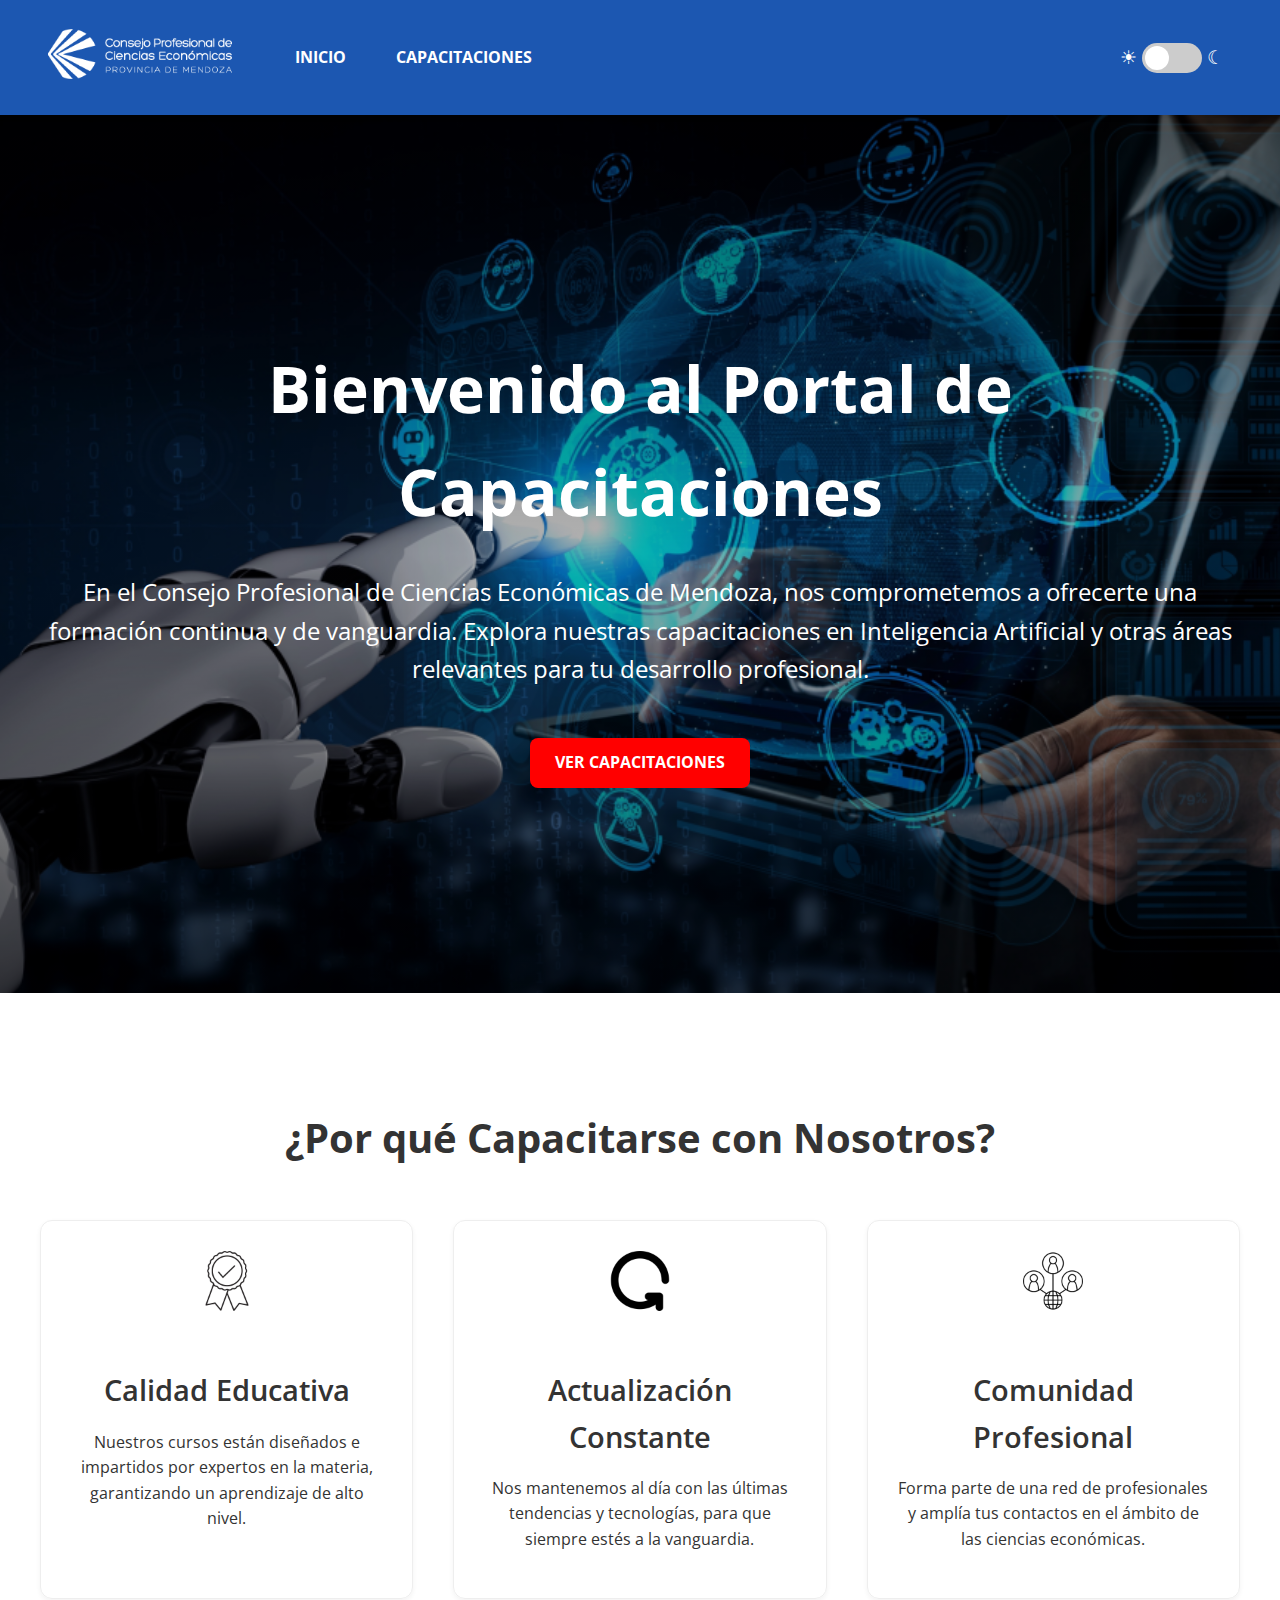
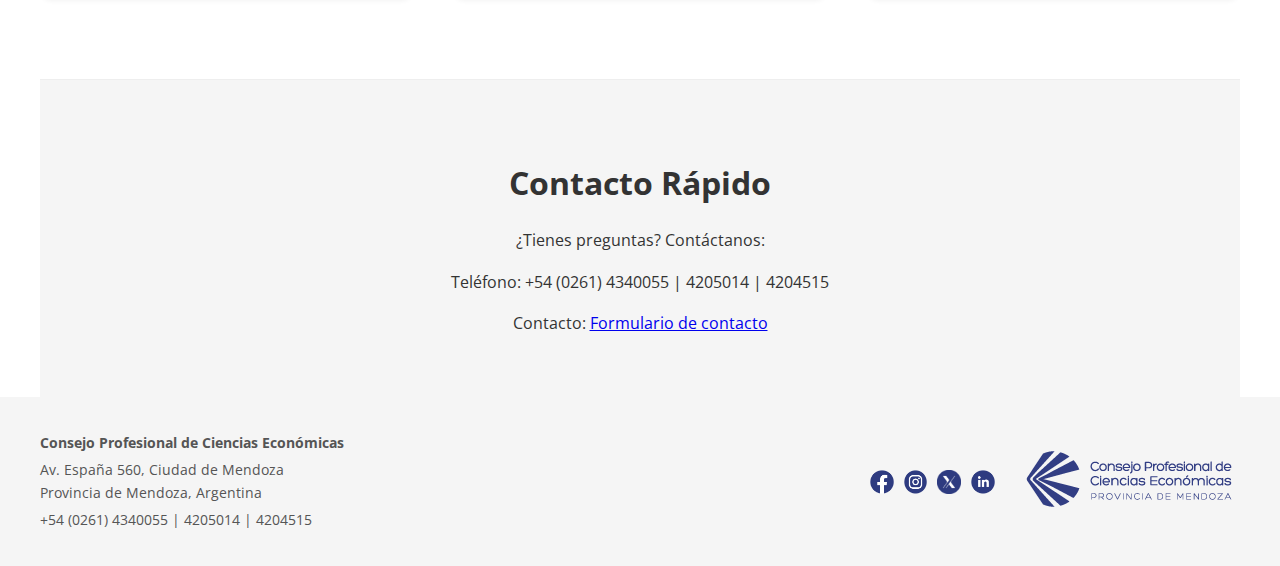
==== commit 82d7bc78: "mejora del modo oscuro e imagenes" ====
--- a/index.html
+++ b/index.html
@@ -102,7 +102,9 @@
                 </div>
 
                 <div class="footer-logo">
-                    <img src="img/logofooter.png" alt="CPCE" class="logofooter">
+                    <picture>
+                        <img src="img/logofooter.png" data-light="img/logofooter.png" data-dark="img/logofooter-blanco.png" alt="Logo consejo" class="footerlogo">
+                    </picture>
                 </div>
             </div>
         </div>
--- a/styles.css
+++ b/styles.css
@@ -533,6 +533,7 @@
 }
 
 /* --- Modo Oscuro (Anulación Manual - botón) --- */
+
 
 
 body.dark-mode {
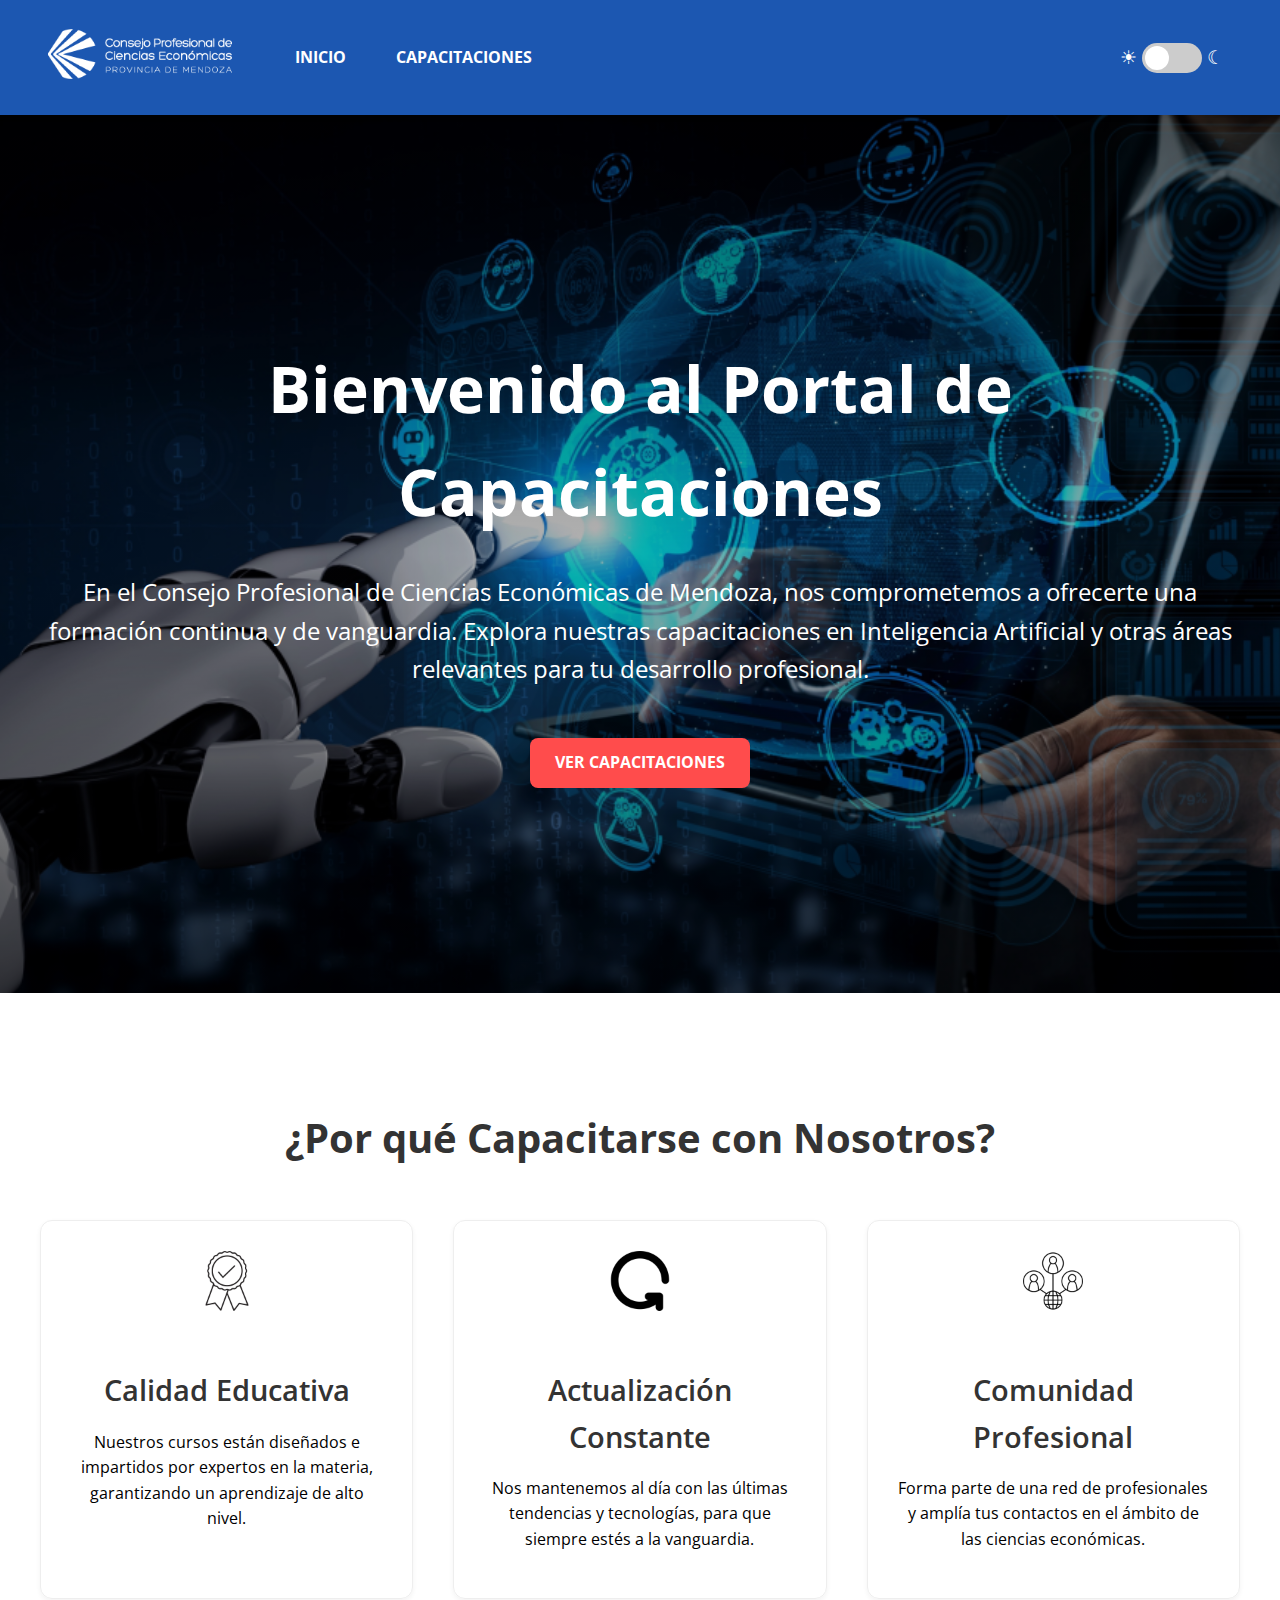
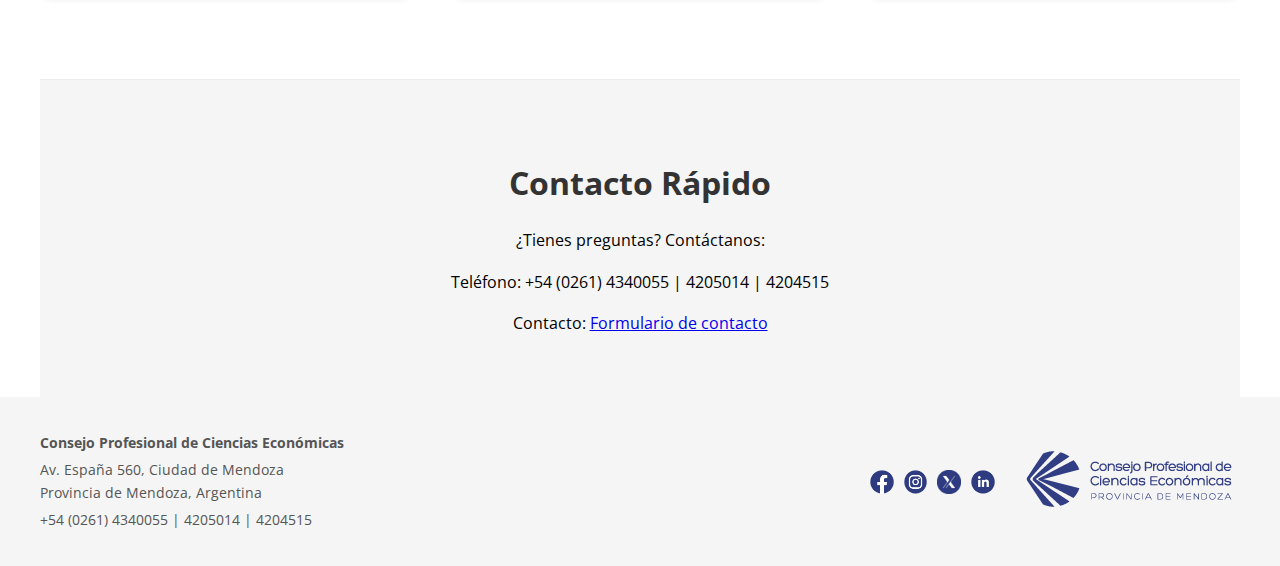
==== commit d219eb33: "arreglo de imagenes footer" ====
--- a/index.html
+++ b/index.html
@@ -103,7 +103,7 @@
 
                 <div class="footer-logo">
                     <picture>
-                        <img src="img/logofooter.png" data-light="img/logofooter.png" data-dark="img/logofooter-blanco.png" alt="Logo consejo" class="footerlogo">
+                        <img src="img/logofooter.png" data-light="img/logofooter.png" data-dark="img/logofooterblanco.png" alt="Logo consejo" class="footerlogo">
                     </picture>
                 </div>
             </div>
--- a/styles.css
+++ b/styles.css
@@ -7,8 +7,8 @@
     margin: 0;
     padding: 0;
     line-height: 1.6;
-    color: #333;
-    background-color: #fff;
+  background-color: var(--bg-color);
+  color: var(--text-color);
     transition: background-color 0.3s ease, color 0.3s ease;
 }
 
@@ -238,9 +238,16 @@
 /* --- Botones --- */
 
 :root {
-    --boton-color: #ff0000;
-    --boton-hover-color: #ff2626;
-}
+    --boton-color: #ff4c4c;
+    --boton-hover-color: #ff0707;
+    --bg-color: white;
+    --text-color: black;
+}
+
+[data-theme="dark"] {
+    --bg-color: black;
+    --text-color: white;
+  }
 
 .btn {
     background-color: var(--boton-color);
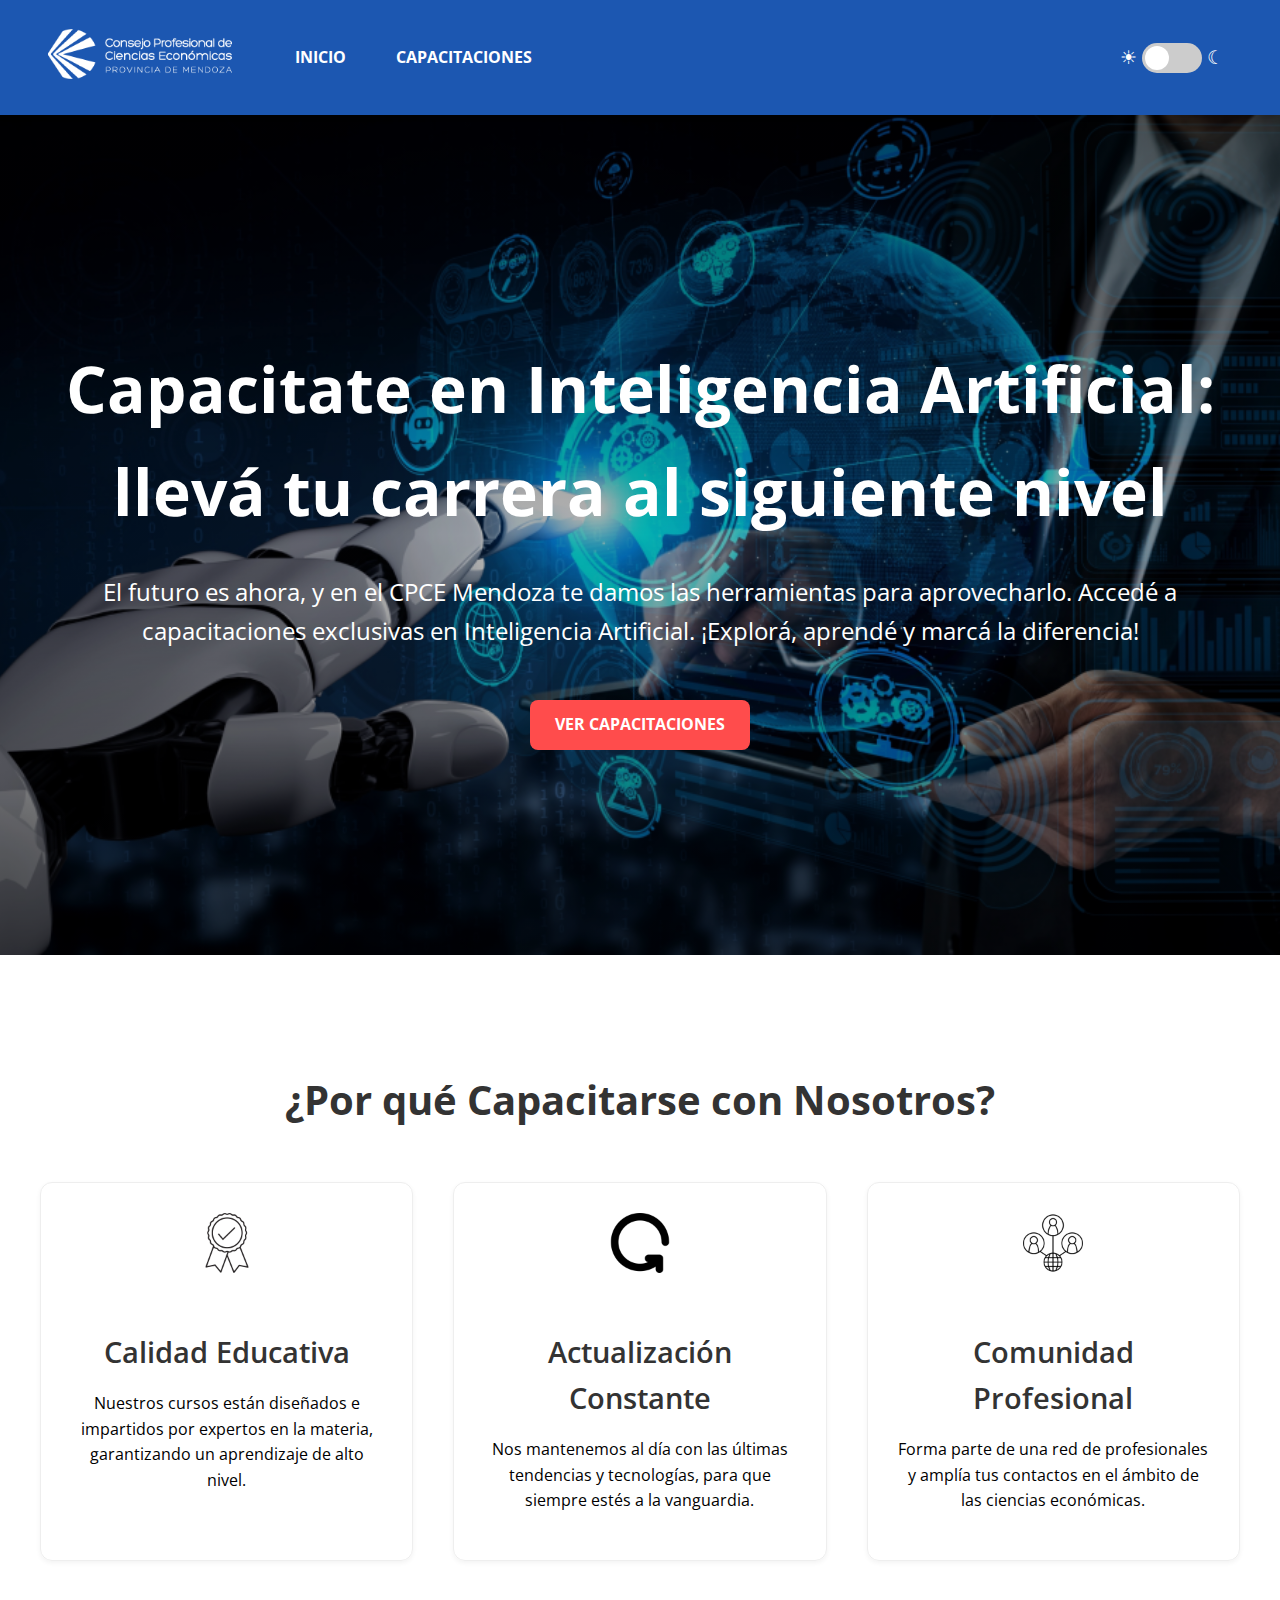
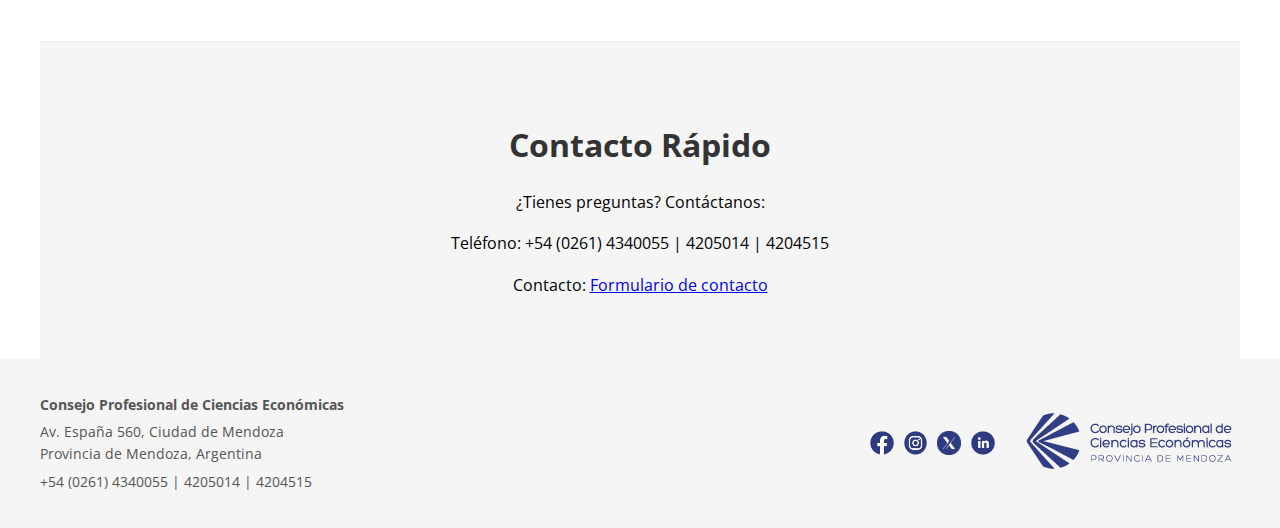
==== commit a76c1fa1: "mejora de movimiento carrusel index" ====
--- a/index.html
+++ b/index.html
@@ -36,9 +36,17 @@
 
     <section class="hero">
         <div class="hero-content container">
-            <h1>Bienvenido al Portal de Capacitaciones</h1>
-            <p>En el Consejo Profesional de Ciencias Económicas de Mendoza, nos comprometemos a ofrecerte una formación continua y de vanguardia. Explora nuestras capacitaciones en Inteligencia Artificial y otras áreas relevantes para tu desarrollo profesional.</p>
+            <h1>Capacitate en Inteligencia Artificial: llevá tu carrera al siguiente nivel</h1>
+            <p>El futuro es ahora, y en el CPCE Mendoza te damos las herramientas para aprovecharlo. Accedé a capacitaciones exclusivas en Inteligencia Artificial.  ¡Explorá, aprendé y marcá la diferencia!</p>
             <a href="capacitaciones.html" class="btn">Ver Capacitaciones</a>
+        </div>
+        <div class="hero-carousel" id="heroCarousel">
+            <img src="img/IA_bienvenida.png" alt="Imagen 1" class="hero-image">
+            <img src="img/AI-1.webp" alt="Imagen 2" class="hero-image">
+            <img src="img/inteligencia-artificial-contaduria-publica.webp" alt="Imagen 3" class="hero-image">
+            <img src="img/Inteligencia-artificial-contabilidad-finanzas-impuestos-1000x595.jpeg" alt="Imagen 4" class="hero-image">
+            <img src="img/inteligencia-artificial-contabilidad.jpg" alt="Imagen 5" class="hero-image">
+    
         </div>
     </section>
 
--- a/styles.css
+++ b/styles.css
@@ -320,26 +320,19 @@
 /* --- Hero Section (index.html) --- */
 
 .hero {
-    /* Primero, la imagen de fondo.  Asegúrate de que la ruta es correcta. */
-    background-image: url('img/IA_bienvenida.png'); /* Reemplaza con tu imagen */
-    background-size: cover;         /* Cubre todo el contenedor, manteniendo proporciones */
-    background-position: center;    /* Centra la imagen */
-    background-repeat: no-repeat;   /* Evita que la imagen se repita */
-    position: relative;            /* IMPORTANTE: Para posicionar el pseudo-elemento */
-    width: 100%;                  /* Ocupa todo el ancho disponible */
-    /*  Opcional: Si quieres una altura mínima: */
-    min-height: 500px; /* O la altura que necesites */
-     /*Transición general del fondo*/
-    transition: background-color 0.3s ease;
-
+    position: relative;
+    width: 100%;
+    min-height: 500px; /* O la altura que desees */
+    overflow: hidden;  /* Oculta las imágenes que no se muestran */
+    
 }
 
 .hero::before {
-    content: '';             /* Necesario para que el pseudo-elemento se muestre */
-    position: absolute;      /* Posicionamiento absoluto dentro de .hero */
+    content: '';
+    position: absolute;
     top: 0;
     left: 0;
-    width: 100%;            /* Ocupa todo el ancho y alto de .hero */
+    width: 100%;
     height: 100%;
 
     /* Fondo negro con opacidad para oscurecer la imagen */
@@ -348,21 +341,44 @@
     /* O puedes combinarlo con el degradado que ya tenías */
     background: linear-gradient(to bottom, rgba(0, 0, 0, 0.6) 0%, rgba(0, 0, 0, 0.3) 50%, rgba(0, 0, 0, 0.6) 100%);
 
-    z-index: 0;              /* Coloca la sombra *detrás* del contenido de .hero */
+    z-index: 1;              /* Coloca la sombra *detrás* del contenido de .hero */
     border-radius: inherit;  /* Hereda bordes redondeados, si los hay */
 }
 
 .hero-content {
-    position: relative;      /* Necesario para el z-index */
-    z-index: 2;             /* El contenido va *encima* de la sombra */
-    padding: 100px 20px;   /* Ajusta el padding según tu diseño */
-    text-align: center;     /* Centra el texto (opcional) */
-    color: white;          /* El texto probablemente será blanco sobre la sombra */
-
-    /*  Si quieres que el texto esté más separado de los bordes: */
-    /* max-width: 800px;  Ancho máximo del contenido */
-    /* margin: 0 auto;   Centra el bloque de contenido */
-}
+    position: relative;
+    z-index: 2;
+    padding: 100px 20px;
+    text-align: center;
+    color: white;
+}
+
+/* --- Estilos del carrusel --- */
+
+.hero-carousel {
+    position: absolute;
+    top: 0;
+    left: 0;
+    width: 100%;
+    height: 100%;
+}
+
+.hero-image {
+    position: absolute;
+    top: 0;
+    left: 0;
+    width: 100%;
+    height: 100%;
+    object-fit: cover;
+    opacity: 0;        /* Inicialmente invisible */
+    transition: opacity 1.5s ease-in-out; /* Transición suave */
+    /*  Eliminamos la animación CSS  */
+}
+
+.hero-image.active {
+    opacity: 1;       /* Imagen activa visible */
+}
+
 
 /* Estilos adicionales para el título, párrafo y botón (ajusta según tu diseño) */
 .hero-content h1 {
@@ -627,100 +643,94 @@
 
 /* --- Media Queries (Responsive) --- */
 
+/* 📌 Para tablets y pantallas medianas */
 @media (max-width: 768px) {
     header .container {
         flex-direction: column;
-        align-items: flex-start;
+        align-items: center;
     }
 
     .logo {
         margin-bottom: 10px;
-        margin-right: 0;
     }
 
     nav ul {
         flex-direction: column;
         width: 100%;
+        text-align: center;
     }
 
     nav ul li {
-        margin-left: 0;
-        margin-bottom: 5px;
-    }
-
-    nav a {
-        padding: 5px 10px;
-        display: block;
-        width: 100%;
-        box-sizing: border-box;
-        text-align: left;
-    }
-
-    h1 {
+        margin: 5px 0;
+    }
+
+    .hero-content {
+        text-align: center;
+        padding: 50px 15px;
+    }
+
+    .hero h1 {
         font-size: 2.5em;
     }
 
-    h2 {
-        font-size: 1.8em;
-    }
-
-    .curso {
-        width: 100%;
-    }
-
-    .curso-imagen {
-        height: auto;
-    }
-
-    .hero h1 {
-        font-size: 2.8em;
-    }
-
-    .hero-content {
-        padding: 60px 20px;
-    }
-
+    .hero p {
+        font-size: 1.3em;
+    }
+
+    .info-grid {
+        grid-template-columns: 1fr; /* Secciones en una sola columna */
+    }
+
+    /* 📌 Footer responsivo */
     .footer-content {
         flex-direction: column;
-        align-items: flex-start;
-    }
-
+        align-items: center;
+        text-align: center;
+    }
+
+    .footer-info,
     .footer-social,
     .footer-logo {
+        margin-bottom: 15px;
+    }
+
+    .footer-logo img {
+        max-width: 150px; /* Ajuste del tamaño del logo */
+    }
+    
+    .dark-mode-toggle {
         margin: 10px 0;
     }
-
-    .footer-info,
-    .footer-social {
-        text-align: center;
-    }
-
-    .footer-logo {
-        text-align: center;
-        width: 100%;
-    }
-    .dark-mode-toggle{
-      margin: 10px 0;
-    }
-}
-
+}
+
+/* 📌 Para móviles pequeños */
 @media (max-width: 480px) {
     .hero h1 {
-        font-size: 2em;}
-
-        .hero p {
-            font-size: 1.2em;
-        }
-    
-        .hero-content {
-            padding: 40px 20px;
-        }
-    
-        h2 {
-            font-size: 1.5em;
-        }
-    
-        .info-grid {
-            grid-template-columns: 1fr;
-        }
-    }+        font-size: 2.2em;
+    }
+
+    .hero p {
+        font-size: 1.1em;
+    }
+
+    .hero-content {
+        padding: 40px 10px;
+    }
+
+    h2 {
+        font-size: 1.4em;
+    }
+
+    .info-grid {
+        grid-template-columns: 1fr;
+    }
+
+    /* 📌 Footer en móviles */
+    .footer-content {
+        text-align: center;
+    }
+
+    .footer-logo img {
+        max-width: 120px; /* Ajuste adicional para pantallas pequeñas */
+    }
+}
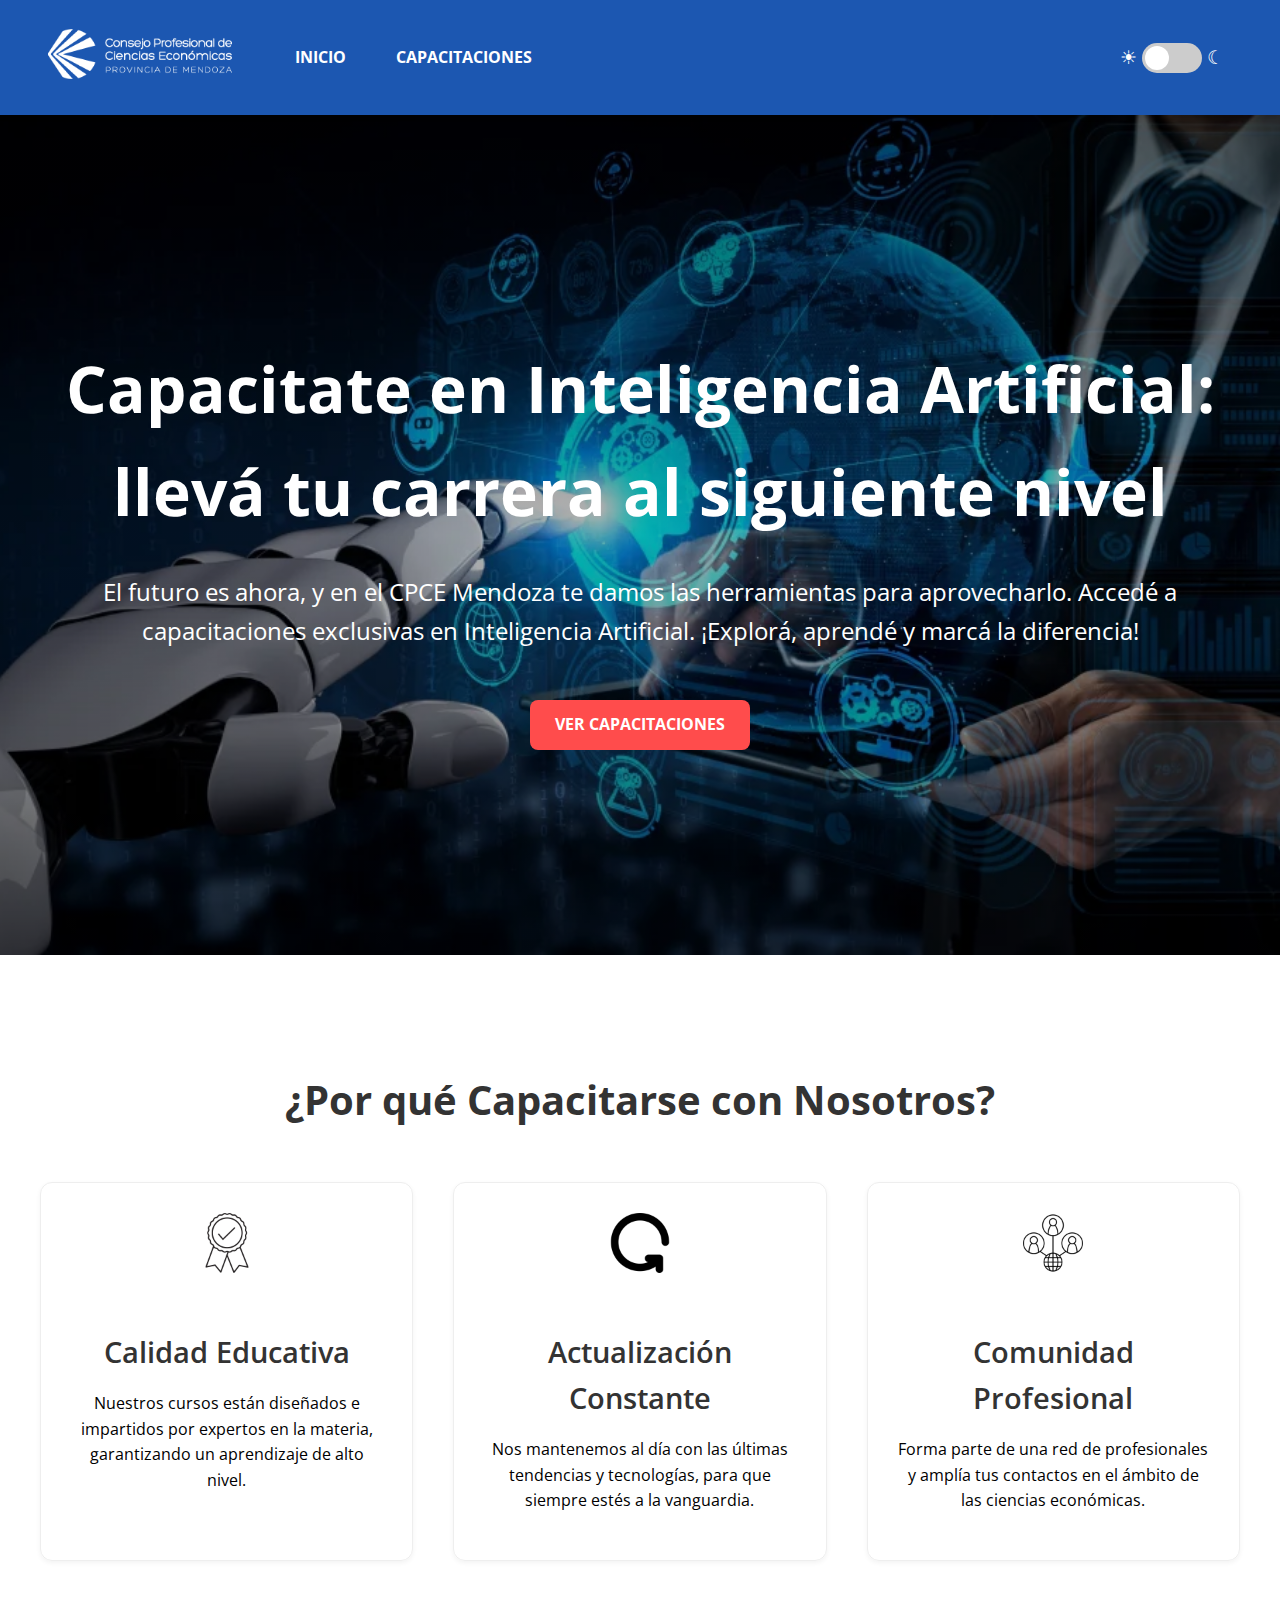
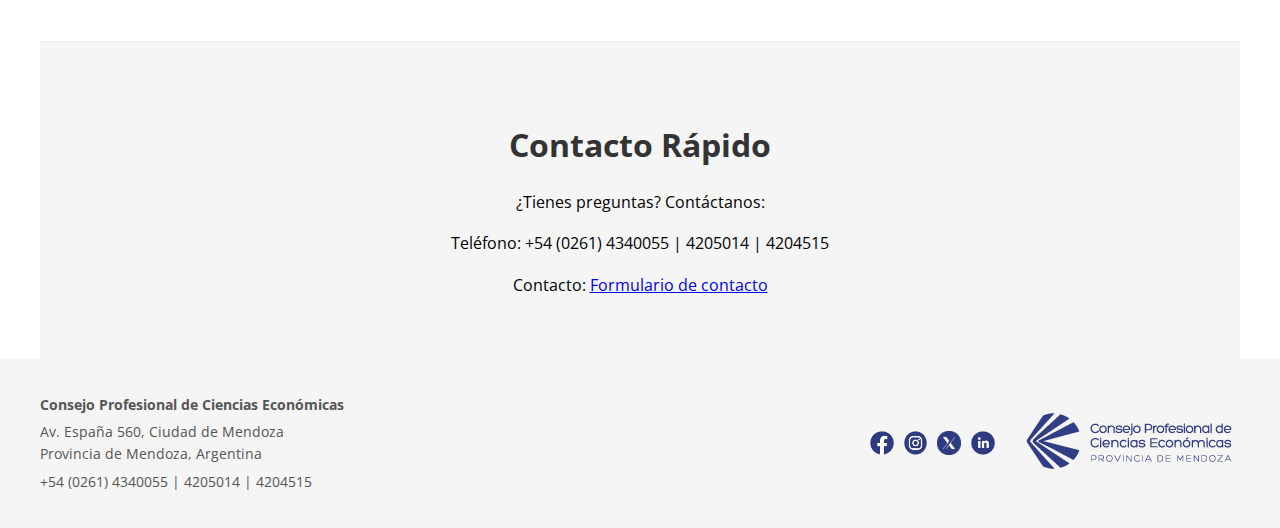
==== commit 51889973: "mejoras imagenes carrusel" ====
--- a/index.html
+++ b/index.html
@@ -41,11 +41,11 @@
             <a href="capacitaciones.html" class="btn">Ver Capacitaciones</a>
         </div>
         <div class="hero-carousel" id="heroCarousel">
-            <img src="img/IA_bienvenida.png" alt="Imagen 1" class="hero-image">
+            <img src="img/IA_bienvenida.webp" alt="Imagen 1" class="hero-image">
             <img src="img/AI-1.webp" alt="Imagen 2" class="hero-image">
             <img src="img/inteligencia-artificial-contaduria-publica.webp" alt="Imagen 3" class="hero-image">
-            <img src="img/Inteligencia-artificial-contabilidad-finanzas-impuestos-1000x595.jpeg" alt="Imagen 4" class="hero-image">
-            <img src="img/inteligencia-artificial-contabilidad.jpg" alt="Imagen 5" class="hero-image">
+            <img src="img/Inteligencia-artificial-contabilidad-finanzas-impuestos-1000x595.webp" alt="Imagen 4" class="hero-image">
+            <img src="img/inteligencia-artificial-contabilidad.webp" alt="Imagen 5" class="hero-image">
     
         </div>
     </section>
